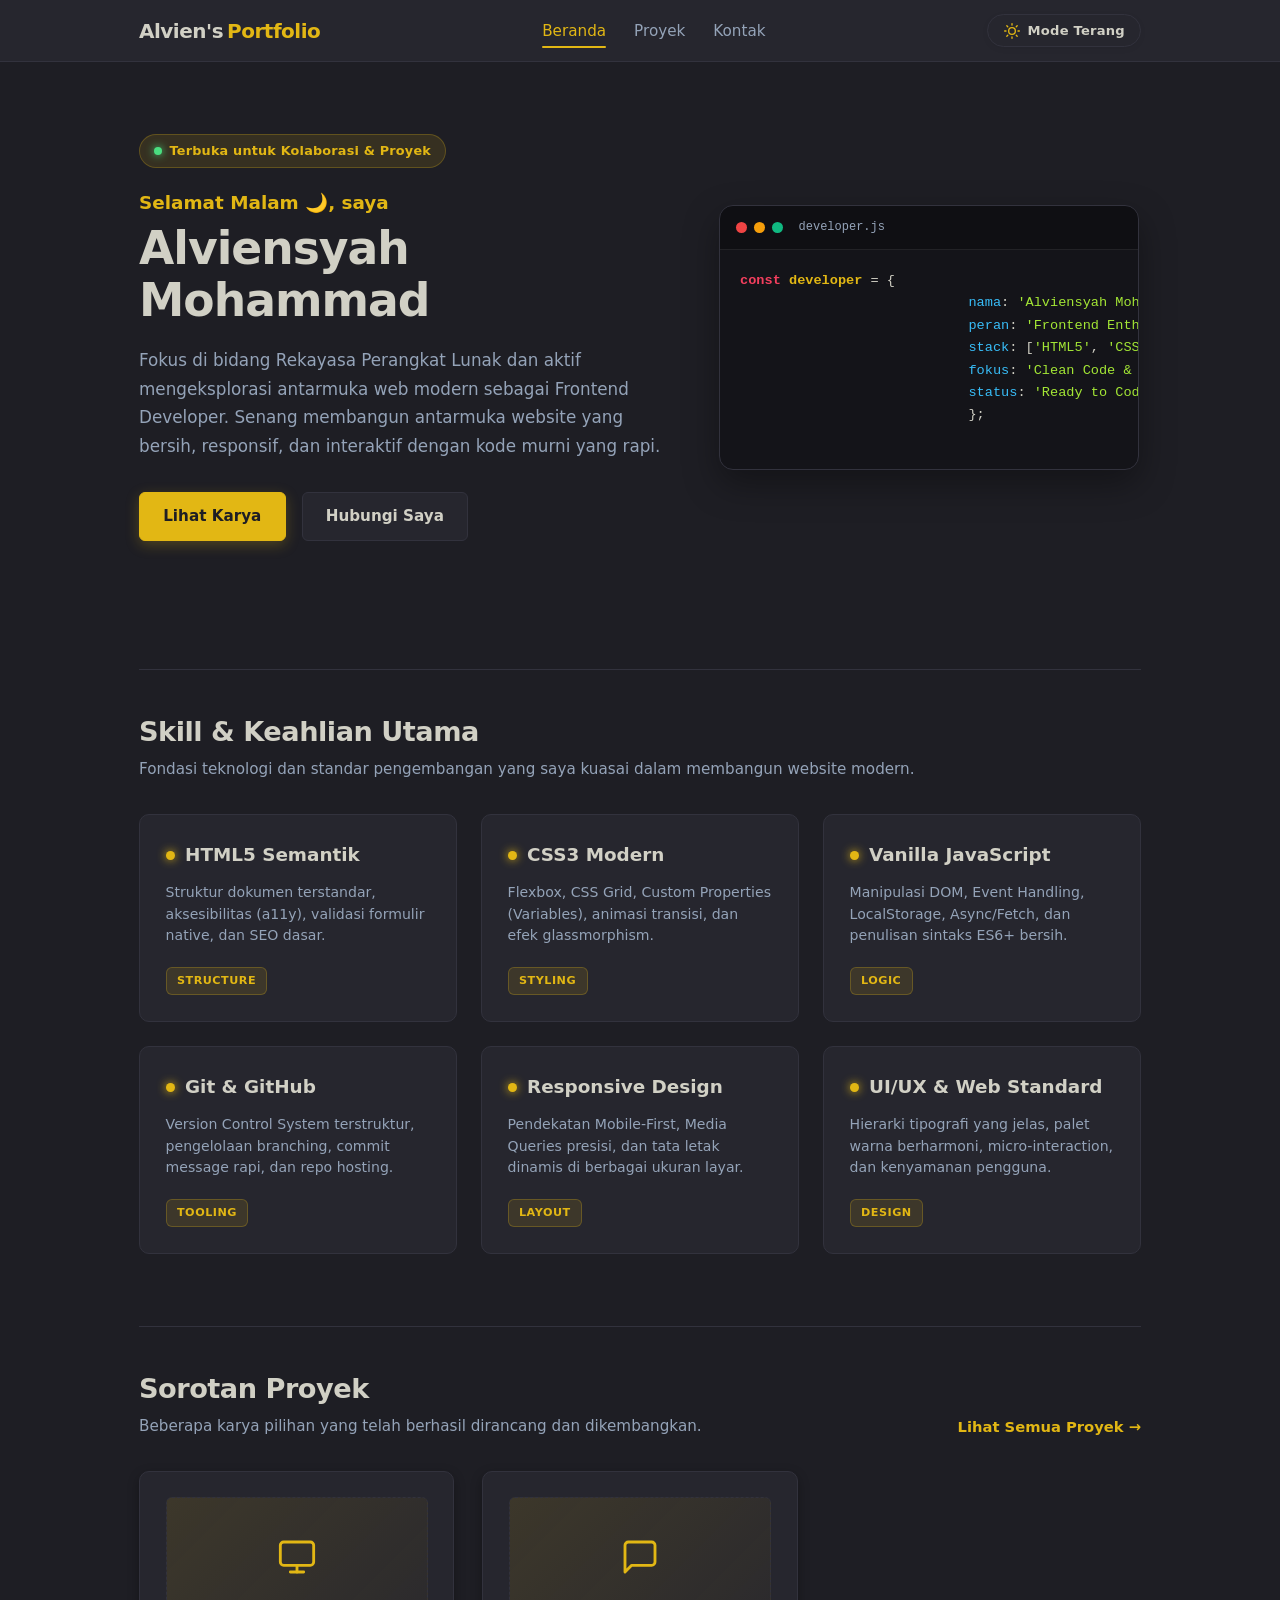
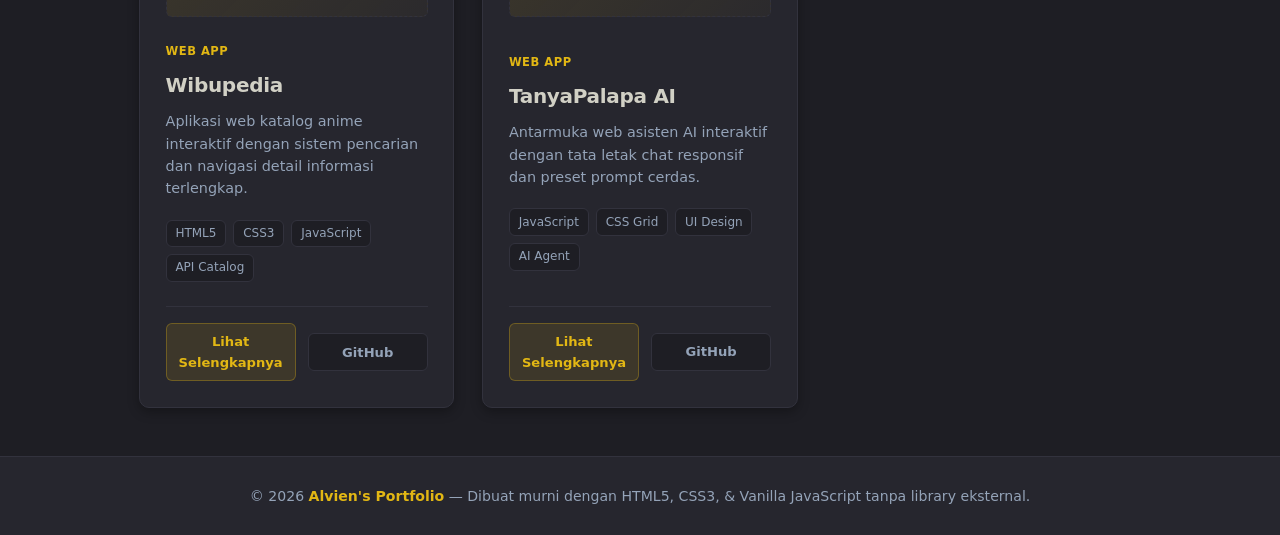
==== index.html @ 1946fcbc "test" ====
<!DOCTYPE html>
<html lang="id">
<head>
    <meta charset="UTF-8">
    <meta name="viewport" content="width=device-width, initial-scale=1.0">
    <meta name="description" content="Portfolio Pribadi Alviensyah Mohammad - Siswa Rekayasa Perangkat Lunak & Frontend Developer. Dibuat murni dengan HTML, CSS, dan JavaScript.">
    <title>Alvien's Portfolio | Beranda</title>
    <link rel="icon" href="data:image/svg+xml,<svg xmlns='http://www.w3.org/2000/svg' viewBox='0 0 100 100'><circle cx='50' cy='50' r='50' fill='%23e2b714'/><text y='.72em' x='50%' text-anchor='middle' font-size='56' font-family='system-ui,sans-serif' font-weight='bold' fill='%231e1e24'>A</text></svg>">
    <link rel="stylesheet" href="./css/style.css">
</head>
<body class="dark-mode">
    <!-- Header & Navigasi -->
    <header>
        <nav class="navbar">
            <a href="index.html" class="logo">Alvien's<span> Portfolio</span></a>
            
            <ul class="nav-links" id="nav-links">
                <li><a href="index.html" class="active">Beranda</a></li>
                <li><a href="projects.html">Proyek</a></li>
                <li><a href="contact.html">Kontak</a></li>
            </ul>

            <div class="nav-actions">
                <!-- Tombol Toggle Tema Modern (JS Event 1: Click) -->
                <button id="theme-toggle" class="btn-theme" type="button" aria-label="Ganti Tema">
                    <!-- Ikon Matahari (Dark Mode) -->
                    <svg class="theme-icon sun-icon" viewBox="0 0 24 24" width="16" height="16" fill="none" stroke="currentColor" stroke-width="2" stroke-linecap="round" stroke-linejoin="round">
                        <circle cx="12" cy="12" r="5"></circle>
                        <line x1="12" y1="1" x2="12" y2="3"></line>
                        <line x1="12" y1="21" x2="12" y2="23"></line>
                        <line x1="4.22" y1="4.22" x2="5.64" y2="5.64"></line>
                        <line x1="18.36" y1="18.36" x2="19.78" y2="19.78"></line>
                        <line x1="1" y1="12" x2="3" y2="12"></line>
                        <line x1="21" y1="12" x2="23" y2="12"></line>
                        <line x1="4.22" y1="19.78" x2="5.64" y2="18.36"></line>
                        <line x1="18.36" y1="5.64" x2="19.78" y2="4.22"></line>
                    </svg>

                    <!-- Ikon Bulan (Light Mode) -->
                    <svg class="theme-icon moon-icon" viewBox="0 0 24 24" width="16" height="16" fill="none" stroke="currentColor" stroke-width="2" stroke-linecap="round" stroke-linejoin="round">
                        <path d="M21 12.79A9 9 0 1 1 11.21 3 7 7 0 0 0 21 12.79z"></path>
                    </svg>
                    <span id="theme-text">Mode Terang</span>
                </button>

                <!-- Tombol Menu Mobile Hamburger (JS Event 2: Click) -->
                <button id="mobile-menu-btn" class="btn-mobile-menu" type="button" aria-label="Buka Navigasi" aria-expanded="false">
                    <span class="hamburger-line"></span>
                    <span class="hamburger-line"></span>
                    <span class="hamburger-line"></span>
                </button>
            </div>
        </nav>
    </header>

    <!-- Konten Utama -->
    <main class="container">
        <!-- Hero Section -->
        <section class="hero">
            <div class="hero-content">
                <div class="hero-text">
                    <div class="status-badge">
                        <span class="status-dot"></span>
                        <span>Terbuka untuk Kolaborasi & Proyek</span>
                    </div>
                    <p class="greeting" id="hero-greeting">Halo, saya</p>
                    <h1>Alviensyah Mohammad</h1>
                    <p class="bio">
                        Fokus di bidang Rekayasa Perangkat Lunak dan aktif mengeksplorasi antarmuka web modern sebagai Frontend Developer. Senang membangun antarmuka website yang bersih, responsif, dan interaktif dengan kode murni yang rapi.
                    </p>
                    <div class="hero-actions">
                        <a href="projects.html" class="btn btn-primary">Lihat Karya</a>
                        <a href="contact.html" class="btn btn-secondary">Hubungi Saya</a>
                    </div>
                </div>

                <!-- Hero Visual: Kartu Kode Developer -->
                <div class="hero-visual">
                    <div class="code-card">
                        <div class="code-card-header">
                            <span class="code-dot red"></span>
                            <span class="code-dot yellow"></span>
                            <span class="code-dot green"></span>
                            <span class="code-card-title">developer.js</span>
                        </div>
                        <pre class="code-card-body"><code><span class="code-keyword">const</span> <span class="code-variable">developer</span> = {
                            <span class="code-property">nama</span>: <span class="code-string">'Alviensyah Mohammad'</span>,
                            <span class="code-property">peran</span>: <span class="code-string">'Frontend Enthusiast'</span>,
                            <span class="code-property">stack</span>: [<span class="code-string">'HTML5'</span>, <span class="code-string">'CSS3'</span>, <span class="code-string">'JS ES6'</span>],
                            <span class="code-property">fokus</span>: <span class="code-string">'Clean Code & UX'</span>,
                            <span class="code-property">status</span>: <span class="code-string">'Ready to Code 🚀'</span>
                            };</code>
                        </pre>
                    </div>
                </div>
            </div>
        </section>

        <!-- Ringkasan Skills -->
        <section class="skills-section">
            <div class="section-title-wrap">
                <h2>Skill & Keahlian Utama</h2>
                <p>Fondasi teknologi dan standar pengembangan yang saya kuasai dalam membangun website modern.</p>
            </div>

            <div class="skills-grid">
                <!-- Skill 1 -->
                <div class="skills-card">
                    <div class="skill-header">
                        <span class="skill-dot"></span>
                        <h3>HTML5 Semantik</h3>
                    </div>
                    <p class="skill-desc">Struktur dokumen terstandar, aksesibilitas (a11y), validasi formulir native, dan SEO dasar.</p>
                    <span class="skill-tag">Structure</span>
                </div>

                <!-- Skill 2 -->
                <div class="skills-card">
                    <div class="skill-header">
                        <span class="skill-dot"></span>
                        <h3>CSS3 Modern</h3>
                    </div>
                    <p class="skill-desc">Flexbox, CSS Grid, Custom Properties (Variables), animasi transisi, dan efek glassmorphism.</p>
                    <span class="skill-tag">Styling</span>
                </div>

                <!-- Skill 3 -->
                <div class="skills-card">
                    <div class="skill-header">
                        <span class="skill-dot"></span>
                        <h3>Vanilla JavaScript</h3>
                    </div>
                    <p class="skill-desc">Manipulasi DOM, Event Handling, LocalStorage, Async/Fetch, dan penulisan sintaks ES6+ bersih.</p>
                    <span class="skill-tag">Logic</span>
                </div>

                <!-- Skill 4 -->
                <div class="skills-card">
                    <div class="skill-header">
                        <span class="skill-dot"></span>
                        <h3>Git & GitHub</h3>
                    </div>
                    <p class="skill-desc">Version Control System terstruktur, pengelolaan branching, commit message rapi, dan repo hosting.</p>
                    <span class="skill-tag">Tooling</span>
                </div>

                <!-- Skill 5 -->
                <div class="skills-card">
                    <div class="skill-header">
                        <span class="skill-dot"></span>
                        <h3>Responsive Design</h3>
                    </div>
                    <p class="skill-desc">Pendekatan Mobile-First, Media Queries presisi, dan tata letak dinamis di berbagai ukuran layar.</p>
                    <span class="skill-tag">Layout</span>
                </div>

                <!-- Skill 6 -->
                <div class="skills-card">
                    <div class="skill-header">
                        <span class="skill-dot"></span>
                        <h3>UI/UX & Web Standard</h3>
                    </div>
                    <p class="skill-desc">Hierarki tipografi yang jelas, palet warna berharmoni, micro-interaction, dan kenyamanan pengguna.</p>
                    <span class="skill-tag">Design</span>
                </div>
            </div>
        </section>

        <!-- Sorotan Proyek Pilihan -->
        <section class="featured-section">
            <div class="section-title-wrap flex-between">
                <div>
                    <h2>Sorotan Proyek</h2>
                    <p>Beberapa karya pilihan yang telah berhasil dirancang dan dikembangkan.</p>
                </div>
                <a href="projects.html" class="link-arrow">Lihat Semua Proyek &rarr;</a>
            </div>

            <div class="projects-grid">
                <!-- Proyek 1 -->
                <article class="project-card">
                    <div class="project-banner-placeholder">
                        <svg viewBox="0 0 24 24" width="40" height="40" fill="none" stroke="currentColor" stroke-width="1.7" stroke-linecap="round" stroke-linejoin="round">
                            <rect x="2" y="3" width="20" height="14" rx="2" ry="2"></rect>
                            <line x1="8" y1="21" x2="16" y2="21"></line>
                            <line x1="12" y1="17" x2="12" y2="21"></line>
                        </svg>
                    </div>
                    <div class="project-info">
                        <span class="badge">Web App</span>
                        <h3>Wibupedia</h3>
                        <p>Aplikasi web katalog anime interaktif dengan sistem pencarian dan navigasi detail informasi terlengkap.</p>
                        <div class="tags">
                            <span>HTML5</span>
                            <span>CSS3</span>
                            <span>JavaScript</span>
                            <span>API Catalog</span>
                        </div>
                    </div>
                    <div class="project-card-footer">
                        <a href="projects.html" class="btn-card-action btn-detail">Lihat Selengkapnya</a>
                        <a href="https://github.com/Haku47" target="_blank" rel="noopener" class="btn-card-action btn-code">GitHub</a>
                    </div>
                </article>

                <!-- Proyek 2 -->
                <article class="project-card">
                    <div class="project-banner-placeholder">
                        <svg viewBox="0 0 24 24" width="40" height="40" fill="none" stroke="currentColor" stroke-width="1.7" stroke-linecap="round" stroke-linejoin="round">
                            <path d="M21 15a2 2 0 0 1-2 2H7l-4 4V5a2 2 0 0 1 2-2h14a2 2 0 0 1 2 2z"></path>
                        </svg>
                    </div>
                    <div class="project-info">
                        <span class="badge">Web App</span>
                        <h3>TanyaPalapa AI</h3>
                        <p>Antarmuka web asisten AI interaktif dengan tata letak chat responsif dan preset prompt cerdas.</p>
                        <div class="tags">
                            <span>JavaScript</span>
                            <span>CSS Grid</span>
                            <span>UI Design</span>
                            <span>AI Agent</span>
                        </div>
                    </div>
                    <div class="project-card-footer">
                        <a href="projects.html" class="btn-card-action btn-detail">Lihat Selengkapnya</a>
                        <a href="https://github.com/Haku47" target="_blank" rel="noopener" class="btn-card-action btn-code">GitHub</a>
                    </div>
                </article>
            </div>
        </section>
    </main>

    <!-- Tombol Scroll to Top -->
    <button id="scroll-top-btn" class="btn-scroll-top" type="button" aria-label="Kembali ke atas">
        <svg viewBox="0 0 24 24" width="20" height="20" fill="none" stroke="currentColor" stroke-width="2.2" stroke-linecap="round" stroke-linejoin="round">
            <polyline points="18 15 12 9 6 15"></polyline>
        </svg>
    </button>

    <!-- Footer -->
    <footer>
        <p>&copy; 2026 <strong>Alvien's Portfolio</strong> &mdash; Dibuat murni dengan HTML5, CSS3, &amp; Vanilla JavaScript tanpa library eksternal.</p>
    </footer>

    <!-- Script Utama -->
    <script src="./js/main.js"></script>
</body>
</html>
---- css/style.css ----
/* ==========================================================================
   CSS VARIABLES & TEMA DASAR
   Desain bertema gelap default terinspirasi Monkeytype / Minimalis Elegan
   Warna Aksen: Kuning Keemasan (#e2b714)
   ========================================================================== */
:root {
  --bg-primary: #f8fafc;
  --bg-surface: #ffffff;
  --bg-elevated: #f1f5f9;
  --text-main: #0f172a;
  --text-muted: #64748b;
  --accent-color: #e2b714;
  --accent-hover: #ca9e0d;
  --accent-subtle: rgba(226, 183, 20, 0.12);
  --border-color: #e2e8f0;
  --border-hover: #cbd5e1;
  --card-shadow: 0 4px 6px -1px rgba(0, 0, 0, 0.05), 0 2px 4px -2px rgba(0, 0, 0, 0.05);
  --card-shadow-hover: 0 12px 24px -4px rgba(0, 0, 0, 0.1);
  --success-color: #10b981;
  --error-color: #ef4444;
  --code-bg: #0f172a;
  --code-text: #e2e8f0;
  --radius-sm: 6px;
  --radius-md: 10px;
  --radius-lg: 14px;
  --radius-full: 9999px;
  --transition-fast: 0.15s ease;
  --transition-normal: 0.25s cubic-bezier(0.4, 0, 0.2, 1);
}

body.dark-mode {
  --bg-primary: #1e1e24;
  --bg-surface: #26262e;
  --bg-elevated: #2f2f39;
  --text-main: #d1d0c5;
  --text-muted: #94a3b8;
  --accent-color: #e2b714;
  --accent-hover: #fcd34d;
  --accent-subtle: rgba(226, 183, 20, 0.12);
  --border-color: #32323d;
  --border-hover: #454553;
  --card-shadow: 0 4px 12px rgba(0, 0, 0, 0.3);
  --card-shadow-hover: 0 12px 28px rgba(0, 0, 0, 0.45);
  --success-color: #4ade80;
  --error-color: #f87171;
  --code-bg: #141419;
  --code-text: #d1d0c5;
}

/* ==========================================================================
   RESET & DASAR
   ========================================================================== */
* {
  margin: 0;
  padding: 0;
  box-sizing: border-box;
}

html {
  scroll-behavior: smooth;
}

body {
  font-family: system-ui, -apple-system, BlinkMacSystemFont, 'Segoe UI', Roboto, Oxygen, Ubuntu, Cantarell, sans-serif;
  background-color: var(--bg-primary);
  color: var(--text-main);
  line-height: 1.6;
  min-height: 100vh;
  display: flex;
  flex-direction: column;
  transition: background-color var(--transition-normal), color var(--transition-normal);
  -webkit-font-smoothing: antialiased;
}

img, svg {
  vertical-align: middle;
}

/* ==========================================================================
   HEADER & NAVIGASI
   ========================================================================== */
header {
  background-color: var(--bg-surface);
  border-bottom: 1px solid var(--border-color);
  position: sticky;
  top: 0;
  z-index: 100;
  backdrop-filter: blur(8px);
  transition: background-color var(--transition-normal), border-color var(--transition-normal);
}

.navbar {
  max-width: 1050px;
  margin: 0 auto;
  padding: 0.9rem 1.5rem;
  display: flex;
  align-items: center;
  justify-content: space-between;
  gap: 1rem;
}

.logo {
  font-size: 1.25rem;
  font-weight: 700;
  text-decoration: none;
  color: var(--text-main);
  letter-spacing: -0.5px;
  display: flex;
  align-items: center;
  gap: 0.25rem;
}

.logo span {
  color: var(--accent-color);
}

.nav-links {
  list-style: none;
  display: flex;
  gap: 1.75rem;
  align-items: center;
}

.nav-links a {
  text-decoration: none;
  color: var(--text-muted);
  font-weight: 500;
  font-size: 0.95rem;
  transition: color var(--transition-fast), border-color var(--transition-fast);
  position: relative;
  padding: 0.25rem 0;
}

.nav-links a:hover,
.nav-links a.active {
  color: var(--accent-color);
}

.nav-links a.active::after {
  content: '';
  position: absolute;
  bottom: -4px;
  left: 0;
  width: 100%;
  height: 2px;
  background-color: var(--accent-color);
  border-radius: var(--radius-full);
}

.nav-actions {
  display: flex;
  align-items: center;
  gap: 0.75rem;
}

/* Tombol Ganti Tema */
.btn-theme {
  display: inline-flex;
  align-items: center;
  gap: 0.5rem;
  background-color: var(--bg-surface);
  border: 1px solid var(--border-color);
  color: var(--text-main);
  padding: 0.45rem 0.95rem;
  border-radius: var(--radius-full);
  cursor: pointer;
  font-family: inherit;
  font-size: 0.82rem;
  font-weight: 600;
  letter-spacing: 0.2px;
  transition: all var(--transition-normal);
  box-shadow: 0 2px 6px rgba(0, 0, 0, 0.05);
  user-select: none;
}

.btn-theme:hover {
  border-color: var(--accent-color);
  background-color: var(--accent-subtle);
  transform: translateY(-1px);
  box-shadow: 0 4px 12px rgba(226, 183, 20, 0.15);
}

.btn-theme .theme-icon {
  stroke: var(--accent-color);
  transition: transform 0.3s ease;
}

.btn-theme:hover .theme-icon {
  transform: rotate(25deg);
}

body:not(.dark-mode) .btn-theme .sun-icon {
  display: none;
}

body:not(.dark-mode) .btn-theme .moon-icon {
  display: block;
}

body.dark-mode .btn-theme .sun-icon {
  display: block;
}

body.dark-mode .btn-theme .moon-icon {
  display: none;
}

/* Tombol Hamburger Menu Mobile */
.btn-mobile-menu {
  display: none;
  background: transparent;
  border: 1px solid var(--border-color);
  border-radius: var(--radius-sm);
  padding: 0.45rem 0.6rem;
  cursor: pointer;
  color: var(--text-main);
  flex-direction: column;
  justify-content: center;
  gap: 4px;
  transition: border-color var(--transition-fast);
}

.btn-mobile-menu:hover {
  border-color: var(--accent-color);
}

.hamburger-line {
  width: 20px;
  height: 2px;
  background-color: var(--text-main);
  border-radius: var(--radius-full);
  transition: transform 0.25s ease, opacity 0.25s ease;
}

.btn-mobile-menu.active .hamburger-line:nth-child(1) {
  transform: translateY(6px) rotate(45deg);
}

.btn-mobile-menu.active .hamburger-line:nth-child(2) {
  opacity: 0;
}

.btn-mobile-menu.active .hamburger-line:nth-child(3) {
  transform: translateY(-6px) rotate(-45deg);
}

/* ==========================================================================
   LAYOUT UTAMA & CONTAINER
   ========================================================================== */
.container {
  max-width: 1050px;
  margin: 0 auto;
  padding: 3rem 1.5rem;
  flex: 1;
  width: 100%;
}

.page-header {
  margin-bottom: 2.5rem;
}

.page-header h1 {
  font-size: 2.2rem;
  letter-spacing: -0.5px;
  margin-bottom: 0.4rem;
}

.page-header p {
  color: var(--text-muted);
  font-size: 1.05rem;
  max-width: 650px;
}

/* ==========================================================================
   HERO SECTION
   ========================================================================== */
.hero {
  padding: 1.5rem 0 3.5rem;
}

.hero-content {
  display: grid;
  grid-template-columns: 1.25fr 1fr;
  gap: 3rem;
  align-items: center;
}

.status-badge {
  display: inline-flex;
  align-items: center;
  gap: 0.5rem;
  padding: 0.35rem 0.85rem;
  border-radius: var(--radius-full);
  background-color: var(--accent-subtle);
  border: 1px solid rgba(226, 183, 20, 0.25);
  color: var(--accent-color);
  font-size: 0.8rem;
  font-weight: 600;
  margin-bottom: 1.25rem;
  letter-spacing: 0.2px;
}

.status-dot {
  width: 8px;
  height: 8px;
  border-radius: 50%;
  background-color: var(--success-color);
  box-shadow: 0 0 8px var(--success-color);
  display: inline-block;
  animation: pulse-dot 2s infinite;
}

@keyframes pulse-dot {
  0% { transform: scale(0.95); box-shadow: 0 0 0 0 rgba(74, 222, 128, 0.7); }
  70% { transform: scale(1.1); box-shadow: 0 0 0 6px rgba(74, 222, 128, 0); }
  100% { transform: scale(0.95); box-shadow: 0 0 0 0 rgba(74, 222, 128, 0); }
}

.greeting {
  font-size: 1.15rem;
  color: var(--accent-color);
  font-weight: 600;
  margin-bottom: 0.35rem;
  display: flex;
  align-items: center;
  gap: 0.5rem;
}

.hero h1 {
  font-size: 2.85rem;
  line-height: 1.15;
  letter-spacing: -1px;
  margin-bottom: 1.15rem;
}

.bio {
  max-width: 580px;
  font-size: 1.05rem;
  color: var(--text-muted);
  line-height: 1.7;
  margin-bottom: 2rem;
}

.hero-actions {
  display: flex;
  gap: 1rem;
  flex-wrap: wrap;
}

/* Hero Terminal / Code Preview Card */
.hero-visual {
  display: flex;
  justify-content: center;
}

.code-card {
  width: 100%;
  max-width: 420px;
  background-color: var(--code-bg);
  color: var(--code-text);
  border: 1px solid var(--border-color);
  border-radius: var(--radius-lg);
  box-shadow: 0 14px 35px rgba(0, 0, 0, 0.35);
  overflow: hidden;
  font-family: 'Consolas', 'Fira Code', 'Monaco', monospace;
  transition: transform var(--transition-normal), box-shadow var(--transition-normal);
}

.code-card:hover {
  transform: translateY(-4px);
  box-shadow: 0 20px 40px rgba(0, 0, 0, 0.45);
}

.code-card-header {
  background-color: rgba(0, 0, 0, 0.25);
  padding: 0.75rem 1rem;
  display: flex;
  align-items: center;
  gap: 0.45rem;
  border-bottom: 1px solid rgba(255, 255, 255, 0.08);
}

.code-dot {
  width: 11px;
  height: 11px;
  border-radius: 50%;
  display: inline-block;
}

.code-dot.red { background-color: #ef4444; }
.code-dot.yellow { background-color: #f59e0b; }
.code-dot.green { background-color: #10b981; }

.code-card-title {
  font-size: 0.75rem;
  color: #94a3b8;
  margin-left: 0.5rem;
}

.code-card-body {
  padding: 1.25rem;
  font-size: 0.85rem;
  line-height: 1.65;
  overflow-x: auto;
}

.code-keyword { color: #f43f5e; font-weight: 600; }
.code-variable { color: var(--accent-color); font-weight: 600; }
.code-property { color: #38bdf8; }
.code-string { color: #a3e635; }

/* ==========================================================================
   TOMBOL & INTERAKSI UMUM
   ========================================================================== */
.btn {
  display: inline-flex;
  align-items: center;
  justify-content: center;
  gap: 0.5rem;
  padding: 0.7rem 1.45rem;
  border-radius: var(--radius-sm);
  font-weight: 600;
  text-decoration: none;
  font-size: 0.95rem;
  cursor: pointer;
  border: 1px solid transparent;
  transition: all var(--transition-fast);
  user-select: none;
  font-family: inherit;
}

.btn-primary {
  background-color: var(--accent-color);
  color: #1e1e24;
  border-color: var(--accent-color);
  box-shadow: 0 4px 14px rgba(226, 183, 20, 0.25);
}

.btn-primary:hover {
  background-color: var(--accent-hover);
  border-color: var(--accent-hover);
  transform: translateY(-2px);
  box-shadow: 0 6px 18px rgba(226, 183, 20, 0.35);
}

.btn-secondary {
  background-color: var(--bg-surface);
  color: var(--text-main);
  border-color: var(--border-color);
}

.btn-secondary:hover {
  background-color: var(--bg-elevated);
  border-color: var(--border-hover);
  transform: translateY(-2px);
}

.btn-submit {
  display: inline-flex;
  align-items: center;
  justify-content: center;
  gap: 0.6rem;
  width: 100%;
  padding: 0.85rem 1.5rem;
  background-color: var(--accent-color);
  color: #1e1e24;
  border: none;
  border-radius: var(--radius-sm);
  font-family: inherit;
  font-size: 0.95rem;
  font-weight: 700;
  letter-spacing: 0.3px;
  cursor: pointer;
  transition: all var(--transition-normal);
  box-shadow: 0 4px 14px rgba(226, 183, 20, 0.25);
  user-select: none;
}

.btn-submit .send-icon {
  transition: transform 0.2s ease;
}

.btn-submit:hover {
  background-color: var(--accent-hover);
  transform: translateY(-2px);
  box-shadow: 0 6px 20px rgba(226, 183, 20, 0.4);
}

.btn-submit:hover .send-icon {
  transform: translate(2px, -2px);
}

.btn-submit:active {
  transform: translateY(0);
}

.link-arrow {
  color: var(--accent-color);
  text-decoration: none;
  font-weight: 600;
  font-size: 0.92rem;
  display: inline-flex;
  align-items: center;
  gap: 0.35rem;
  transition: gap var(--transition-fast), color var(--transition-fast);
}

.link-arrow:hover {
  color: var(--accent-hover);
  gap: 0.55rem;
}

/* ==========================================================================
   SKILLS SECTION (BERANDA)
   ========================================================================== */
.skills-section {
  margin-top: 4.5rem;
  padding-top: 2.5rem;
  border-top: 1px solid var(--border-color);
}

.section-title-wrap {
  margin-bottom: 2rem;
}

.section-title-wrap.flex-between {
  display: flex;
  align-items: flex-end;
  justify-content: space-between;
  flex-wrap: wrap;
  gap: 1rem;
}

.section-title-wrap h2 {
  font-size: 1.7rem;
  font-weight: 700;
  color: var(--text-main);
  letter-spacing: -0.5px;
}

.section-title-wrap p {
  color: var(--text-muted);
  font-size: 0.95rem;
  margin-top: 0.25rem;
}

.skills-grid {
  display: grid;
  grid-template-columns: repeat(auto-fit, minmax(260px, 1fr));
  gap: 1.5rem;
}

.skills-card {
  background-color: var(--bg-surface);
  border: 1px solid var(--border-color);
  padding: 1.6rem;
  border-radius: var(--radius-md);
  display: flex;
  flex-direction: column;
  justify-content: space-between;
  transition: transform var(--transition-normal), border-color var(--transition-normal), box-shadow var(--transition-normal);
  position: relative;
}

.skills-card:hover {
  transform: translateY(-4px);
  border-color: var(--accent-color);
  box-shadow: var(--card-shadow-hover);
}

.skill-header {
  display: flex;
  align-items: center;
  gap: 0.65rem;
  margin-bottom: 0.75rem;
}

.skill-dot {
  width: 9px;
  height: 9px;
  border-radius: 50%;
  background-color: var(--accent-color);
  box-shadow: 0 0 10px var(--accent-color);
  display: inline-block;
}

.skill-header h3 {
  font-size: 1.15rem;
  font-weight: 700;
  color: var(--text-main);
}

.skill-desc {
  font-size: 0.88rem;
  color: var(--text-muted);
  line-height: 1.55;
  margin-bottom: 1.25rem;
}

.skill-tag {
  align-self: flex-start;
  font-size: 0.7rem;
  font-weight: 600;
  letter-spacing: 0.5px;
  text-transform: uppercase;
  color: var(--accent-color);
  background-color: var(--accent-subtle);
  border: 1px solid rgba(226, 183, 20, 0.25);
  padding: 0.25rem 0.65rem;
  border-radius: var(--radius-sm);
}

/* Featured Section on Home */
.featured-section {
  margin-top: 4.5rem;
  padding-top: 2.5rem;
  border-top: 1px solid var(--border-color);
}

/* ==========================================================================
   PROYEK (PROJECTS PAGE)
   ========================================================================== */
.filter-search-wrap {
  display: flex;
  flex-direction: column;
  gap: 1rem;
  margin-top: 1.5rem;
  margin-bottom: 2rem;
}

.search-box {
  position: relative;
  max-width: 480px;
  width: 100%;
}

.search-box .search-icon {
  position: absolute;
  left: 1rem;
  top: 50%;
  transform: translateY(-50%);
  color: var(--text-muted);
  pointer-events: none;
}

.search-box input {
  width: 100%;
  padding: 0.75rem 1rem 0.75rem 2.85rem;
  border-radius: var(--radius-full);
  border: 1px solid var(--border-color);
  background-color: var(--bg-surface);
  color: var(--text-main);
  font-family: inherit;
  font-size: 0.9rem;
  outline: none;
  transition: border-color var(--transition-fast), box-shadow var(--transition-fast);
}

.search-box input:focus {
  border-color: var(--accent-color);
  box-shadow: 0 0 0 3px rgba(226, 183, 20, 0.15);
}

.filter-container {
  display: flex;
  gap: 0.6rem;
  flex-wrap: wrap;
}

.filter-btn {
  background-color: var(--bg-surface);
  border: 1px solid var(--border-color);
  color: var(--text-muted);
  padding: 0.45rem 1.15rem;
  border-radius: var(--radius-full);
  cursor: pointer;
  font-family: inherit;
  font-size: 0.85rem;
  font-weight: 500;
  transition: all var(--transition-fast);
  user-select: none;
}

.filter-btn:hover {
  border-color: var(--accent-color);
  color: var(--text-main);
  background-color: var(--bg-elevated);
}

.filter-btn.active {
  background-color: var(--accent-color);
  border-color: var(--accent-color);
  color: #1e1e24;
  font-weight: 700;
  box-shadow: 0 0 12px rgba(226, 183, 20, 0.3);
}

.projects-grid {
  display: grid;
  grid-template-columns: repeat(auto-fill, minmax(310px, 1fr));
  gap: 1.75rem;
  margin-top: 1rem;
}

.project-card {
  background-color: var(--bg-surface);
  border: 1px solid var(--border-color);
  border-radius: var(--radius-md);
  padding: 1.6rem;
  box-shadow: var(--card-shadow);
  display: flex;
  flex-direction: column;
  justify-content: space-between;
  transition: transform var(--transition-normal), border-color var(--transition-normal), box-shadow var(--transition-normal);
  position: relative;
  overflow: hidden;
}

.project-card:hover {
  transform: translateY(-5px);
  border-color: var(--accent-color);
  box-shadow: var(--card-shadow-hover);
}

.project-card.hidden {
  display: none !important;
}

/* Dekorasi Kartu Proyek */
.project-banner-placeholder {
  height: 120px;
  border-radius: var(--radius-sm);
  background: linear-gradient(135deg, rgba(226, 183, 20, 0.12) 0%, rgba(226, 183, 20, 0.03) 100%);
  border: 1px dashed var(--border-color);
  display: flex;
  align-items: center;
  justify-content: center;
  margin-bottom: 1.25rem;
  color: var(--accent-color);
  transition: background var(--transition-fast);
}

.project-card:hover .project-banner-placeholder {
  background: linear-gradient(135deg, rgba(226, 183, 20, 0.18) 0%, rgba(226, 183, 20, 0.06) 100%);
}

.badge {
  display: inline-block;
  font-size: 0.72rem;
  font-weight: 700;
  text-transform: uppercase;
  color: var(--accent-color);
  letter-spacing: 0.5px;
  margin-bottom: 0.5rem;
}

.project-info h3 {
  font-size: 1.25rem;
  margin-bottom: 0.6rem;
  color: var(--text-main);
  letter-spacing: -0.3px;
}

.project-info p {
  color: var(--text-muted);
  font-size: 0.9rem;
  line-height: 1.55;
  margin-bottom: 1.25rem;
}

.tags {
  display: flex;
  gap: 0.45rem;
  flex-wrap: wrap;
  margin-bottom: 1.5rem;
}

.tags span {
  background-color: var(--bg-primary);
  border: 1px solid var(--border-color);
  padding: 0.2rem 0.55rem;
  border-radius: var(--radius-sm);
  font-size: 0.75rem;
  font-weight: 500;
  color: var(--text-muted);
}

.project-card-footer {
  display: flex;
  align-items: center;
  gap: 0.75rem;
  padding-top: 1rem;
  border-top: 1px solid var(--border-color);
}

.btn-card-action {
  flex: 1;
  padding: 0.45rem 0.75rem;
  font-size: 0.82rem;
  font-weight: 600;
  border-radius: var(--radius-sm);
  text-align: center;
  text-decoration: none;
  cursor: pointer;
  border: 1px solid transparent;
  transition: all var(--transition-fast);
  display: inline-flex;
  align-items: center;
  justify-content: center;
  gap: 0.35rem;
  font-family: inherit;
}

.btn-card-action.btn-detail {
  background-color: var(--accent-subtle);
  color: var(--accent-color);
  border-color: rgba(226, 183, 20, 0.3);
}

.btn-card-action.btn-detail:hover {
  background-color: var(--accent-color);
  color: #1e1e24;
}

.btn-card-action.btn-code {
  background-color: var(--bg-primary);
  color: var(--text-muted);
  border-color: var(--border-color);
}

.btn-card-action.btn-code:hover {
  color: var(--text-main);
  border-color: var(--border-hover);
}

/* Empty State Proyek */
.empty-state {
  text-align: center;
  padding: 3rem 1.5rem;
  background-color: var(--bg-surface);
  border: 1px dashed var(--border-color);
  border-radius: var(--radius-md);
  margin-top: 1.5rem;
  color: var(--text-muted);
}

.empty-state.hidden {
  display: none;
}

/* ==========================================================================
   MODAL DETAIL PROYEK (JAVASCRIPT EVENT INTERAKTIF)
   ========================================================================== */
.modal-backdrop {
  position: fixed;
  inset: 0;
  background-color: rgba(0, 0, 0, 0.65);
  backdrop-filter: blur(4px);
  z-index: 1000;
  display: flex;
  align-items: center;
  justify-content: center;
  padding: 1.5rem;
  opacity: 1;
  transition: opacity 0.25s ease;
}

.modal-backdrop.hidden {
  display: none !important;
  opacity: 0;
}

.modal-container {
  background-color: var(--bg-surface);
  border: 1px solid var(--border-color);
  border-radius: var(--radius-lg);
  max-width: 600px;
  width: 100%;
  max-height: 90vh;
  overflow-y: auto;
  box-shadow: 0 20px 40px rgba(0, 0, 0, 0.5);
  position: relative;
  padding: 2rem;
  transform: translateY(0);
  transition: transform 0.25s ease;
}

.modal-close {
  position: absolute;
  top: 1.25rem;
  right: 1.25rem;
  background: transparent;
  border: none;
  font-size: 1.75rem;
  line-height: 1;
  color: var(--text-muted);
  cursor: pointer;
  padding: 0.25rem;
  border-radius: var(--radius-sm);
  transition: color var(--transition-fast);
}

.modal-close:hover {
  color: var(--accent-color);
}

.modal-header {
  margin-bottom: 1.25rem;
  padding-right: 2rem;
}

.modal-header h2 {
  font-size: 1.6rem;
  letter-spacing: -0.4px;
}

.modal-desc {
  color: var(--text-muted);
  font-size: 0.95rem;
  line-height: 1.65;
  margin-bottom: 1.5rem;
}

.modal-section {
  margin-bottom: 1.5rem;
}

.modal-section h4 {
  font-size: 0.95rem;
  color: var(--text-main);
  margin-bottom: 0.65rem;
}

.modal-features-list {
  list-style: none;
  display: flex;
  flex-direction: column;
  gap: 0.5rem;
}

.modal-features-list li {
  font-size: 0.88rem;
  color: var(--text-muted);
  position: relative;
  padding-left: 1.35rem;
}

.modal-features-list li::before {
  content: '✓';
  position: absolute;
  left: 0;
  color: var(--accent-color);
  font-weight: 700;
}

.modal-footer {
  display: flex;
  justify-content: flex-end;
  gap: 0.75rem;
  padding-top: 1.5rem;
  border-top: 1px solid var(--border-color);
}

/* ==========================================================================
   KONTAK (CONTACT PAGE)
   ========================================================================== */
.contact-layout {
  display: grid;
  grid-template-columns: 3fr 2fr;
  gap: 2.5rem;
  align-items: start;
}

.contact-form {
  background-color: var(--bg-surface);
  border: 1px solid var(--border-color);
  padding: 2.25rem;
  border-radius: var(--radius-md);
  box-shadow: var(--card-shadow);
}

.form-group {
  margin-bottom: 1.35rem;
  display: flex;
  flex-direction: column;
  gap: 0.45rem;
}

.form-label-row {
  display: flex;
  justify-content: space-between;
  align-items: center;
}

.form-group label {
  font-size: 0.85rem;
  font-weight: 600;
  color: var(--text-main);
}

.char-counter {
  font-size: 0.75rem;
  color: var(--text-muted);
}

.form-group input,
.form-group textarea {
  width: 100%;
  padding: 0.75rem 0.9rem;
  border: 1px solid var(--border-color);
  border-radius: var(--radius-sm);
  background-color: var(--bg-primary);
  color: var(--text-main);
  font-family: inherit;
  font-size: 0.9rem;
  outline: none;
  transition: border-color var(--transition-fast), box-shadow var(--transition-fast);
}

.form-group input:focus,
.form-group textarea:focus {
  border-color: var(--accent-color);
  box-shadow: 0 0 0 3px rgba(226, 183, 20, 0.15);
}

.form-feedback {
  margin-top: 1rem;
  padding: 0.75rem 1rem;
  border-radius: var(--radius-sm);
  font-size: 0.88rem;
  font-weight: 500;
  display: none;
}

.form-feedback.success {
  display: block;
  background-color: rgba(16, 185, 129, 0.12);
  color: var(--success-color);
  border: 1px solid rgba(16, 185, 129, 0.3);
}

.form-feedback.error {
  display: block;
  background-color: rgba(239, 68, 68, 0.12);
  color: var(--error-color);
  border: 1px solid rgba(239, 68, 68, 0.3);
}

.contact-info-wrap {
  display: flex;
  flex-direction: column;
  gap: 1.5rem;
}

.contact-info {
  background-color: var(--bg-surface);
  border: 1px solid var(--border-color);
  padding: 2rem;
  border-radius: var(--radius-md);
  box-shadow: var(--card-shadow);
}

.contact-info h3 {
  font-size: 1.25rem;
  margin-bottom: 0.5rem;
}

.contact-info p {
  color: var(--text-muted);
  font-size: 0.9rem;
  margin-bottom: 1.25rem;
}

/* Quick Email Box dengan Tombol Salin */
.quick-email-card {
  display: flex;
  align-items: center;
  justify-content: space-between;
  background-color: var(--bg-primary);
  border: 1px solid var(--border-color);
  border-radius: var(--radius-sm);
  padding: 0.75rem 1rem;
  margin-bottom: 1.5rem;
  gap: 0.75rem;
}

.quick-email-text {
  font-size: 0.88rem;
  font-weight: 600;
  color: var(--accent-color);
  word-break: break-all;
}

.btn-copy {
  background: var(--bg-surface);
  border: 1px solid var(--border-color);
  color: var(--text-muted);
  padding: 0.4rem 0.65rem;
  border-radius: var(--radius-sm);
  cursor: pointer;
  display: inline-flex;
  align-items: center;
  gap: 0.4rem;
  font-size: 0.75rem;
  font-weight: 600;
  transition: all var(--transition-fast);
  position: relative;
  user-select: none;
}

.btn-copy:hover {
  border-color: var(--accent-color);
  color: var(--accent-color);
}

.btn-copy.copied {
  background-color: var(--accent-color);
  color: #1e1e24;
  border-color: var(--accent-color);
}

.social-links {
  list-style: none;
  display: flex;
  flex-direction: column;
  gap: 0.85rem;
}

.social-links li {
  display: flex;
  align-items: center;
  gap: 0.75rem;
  font-size: 0.9rem;
}

.social-icon {
  width: 20px;
  height: 20px;
  stroke: var(--accent-color);
}

.social-links a {
  color: var(--text-main);
  text-decoration: none;
  transition: color var(--transition-fast);
}

.social-links a:hover {
  color: var(--accent-color);
  text-decoration: underline;
}

/* FAQ Accordion Section */
.faq-section {
  margin-top: 4.5rem;
  padding-top: 2.5rem;
  border-top: 1px solid var(--border-color);
}

.accordion {
  display: flex;
  flex-direction: column;
  gap: 0.85rem;
  max-width: 800px;
}

.accordion-item {
  background-color: var(--bg-surface);
  border: 1px solid var(--border-color);
  border-radius: var(--radius-md);
  overflow: hidden;
  transition: border-color var(--transition-fast);
}

.accordion-item:hover {
  border-color: var(--border-hover);
}

.accordion-item.active {
  border-color: var(--accent-color);
}

.accordion-header {
  width: 100%;
  padding: 1.15rem 1.4rem;
  background: transparent;
  border: none;
  display: flex;
  align-items: center;
  justify-content: space-between;
  text-align: left;
  font-family: inherit;
  font-size: 0.98rem;
  font-weight: 600;
  color: var(--text-main);
  cursor: pointer;
  gap: 1rem;
}

.accordion-icon {
  width: 18px;
  height: 18px;
  stroke: var(--accent-color);
  flex-shrink: 0;
  transition: transform 0.25s ease;
}

.accordion-item.active .accordion-icon {
  transform: rotate(180deg);
}

.accordion-content {
  padding: 0 1.4rem 1.25rem 1.4rem;
  color: var(--text-muted);
  font-size: 0.9rem;
  line-height: 1.6;
  display: none;
}

.accordion-item.active .accordion-content {
  display: block;
}

/* ==========================================================================
   TOMBOL SCROLL TO TOP
   ========================================================================== */
.btn-scroll-top {
  position: fixed;
  bottom: 2rem;
  right: 2rem;
  width: 44px;
  height: 44px;
  border-radius: 50%;
  background-color: var(--bg-surface);
  border: 1px solid var(--border-color);
  color: var(--accent-color);
  box-shadow: 0 4px 14px rgba(0, 0, 0, 0.2);
  display: flex;
  align-items: center;
  justify-content: center;
  cursor: pointer;
  opacity: 0;
  visibility: hidden;
  transform: translateY(10px);
  transition: all var(--transition-normal);
  z-index: 90;
}

.btn-scroll-top.visible {
  opacity: 1;
  visibility: visible;
  transform: translateY(0);
}

.btn-scroll-top:hover {
  background-color: var(--accent-color);
  color: #1e1e24;
  border-color: var(--accent-color);
  transform: translateY(-3px);
  box-shadow: 0 6px 18px rgba(226, 183, 20, 0.35);
}

/* ==========================================================================
   FOOTER
   ========================================================================== */
footer {
  border-top: 1px solid var(--border-color);
  padding: 1.75rem 1.5rem;
  text-align: center;
  font-size: 0.88rem;
  color: var(--text-muted);
  background-color: var(--bg-surface);
  margin-top: auto;
  transition: background-color var(--transition-normal), border-color var(--transition-normal);
}

footer strong {
  color: var(--accent-color);
}

/* ==========================================================================
   RESPONSIVITAS (MEDIA QUERIES)
   ========================================================================== */
@media (max-width: 860px) {
  .hero-content {
    grid-template-columns: 1fr;
    gap: 2.5rem;
  }

  .hero-visual {
    order: -1;
  }

  .code-card {
    max-width: 100%;
  }

  .contact-layout {
    grid-template-columns: 1fr;
    gap: 2rem;
  }
}

@media (max-width: 768px) {
  .hero h1 {
    font-size: 2.2rem;
  }

  .btn-mobile-menu {
    display: flex;
  }

  .nav-links {
    position: absolute;
    top: 100%;
    left: 0;
    right: 0;
    background-color: var(--bg-surface);
    border-bottom: 1px solid var(--border-color);
    flex-direction: column;
    padding: 1.25rem 1.5rem;
    gap: 1rem;
    box-shadow: 0 10px 20px rgba(0, 0, 0, 0.15);
    display: none;
  }

  .nav-links.active {
    display: flex;
  }

  .nav-links a {
    width: 100%;
    padding: 0.5rem 0;
    font-size: 1rem;
  }
}

@media (max-width: 480px) {
  .container {
    padding: 2rem 1.25rem;
  }

  .hero h1 {
    font-size: 1.9rem;
  }

  .hero-actions {
    flex-direction: column;
  }

  .btn {
    width: 100%;
  }

  .btn-theme span {
    display: none;
  }

  .btn-theme {
    padding: 0.45rem;
  }
}
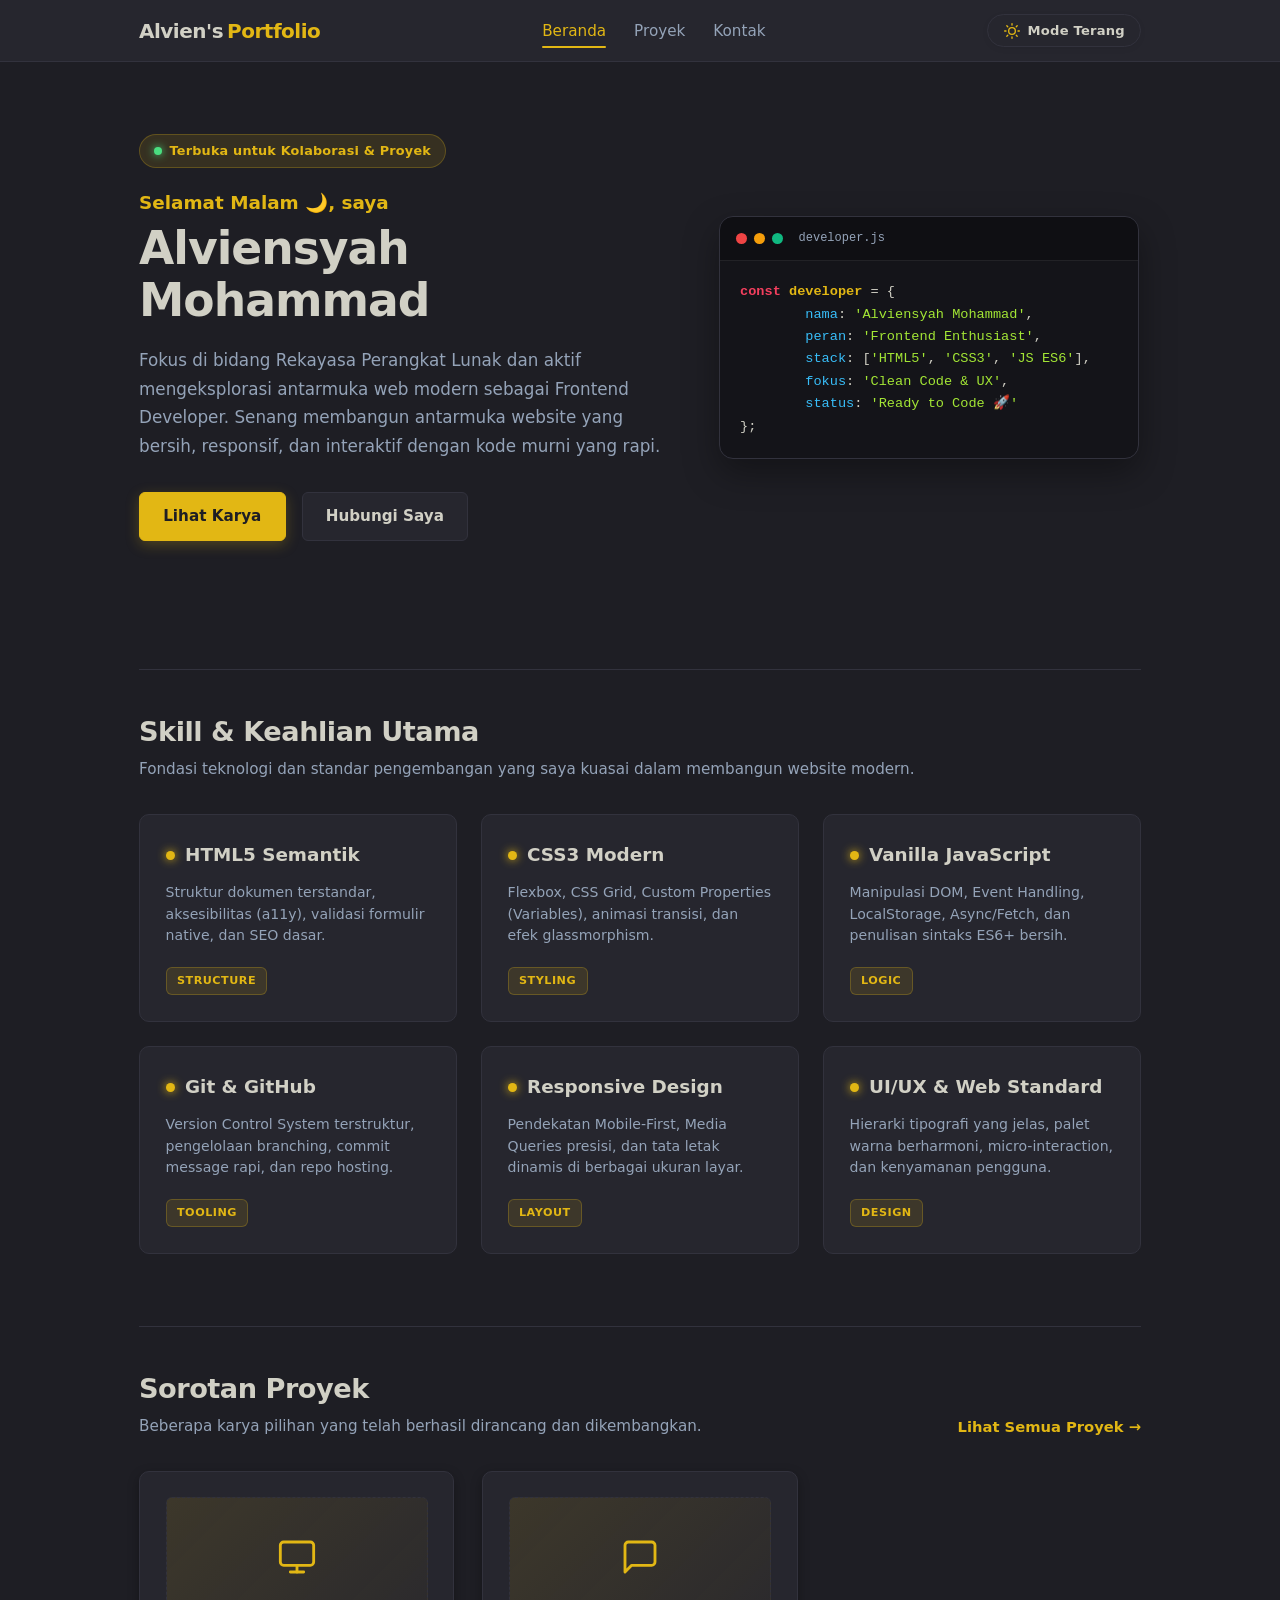
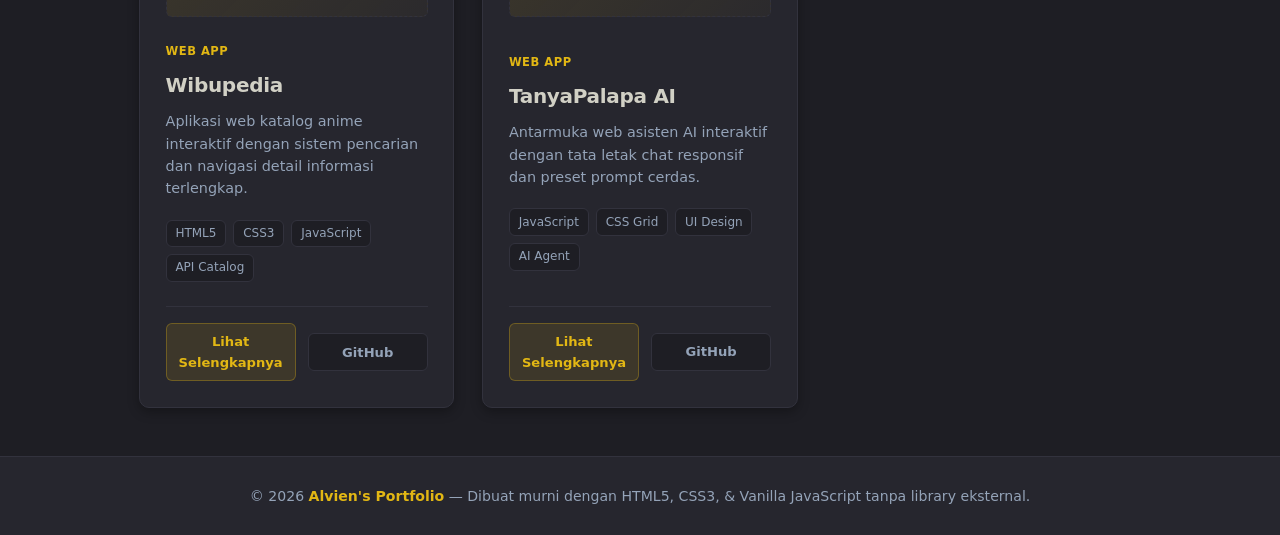
==== commit 278f8017: "test" ====
--- a/index.html
+++ b/index.html
@@ -84,13 +84,12 @@
                             <span class="code-card-title">developer.js</span>
                         </div>
                         <pre class="code-card-body"><code><span class="code-keyword">const</span> <span class="code-variable">developer</span> = {
-                            <span class="code-property">nama</span>: <span class="code-string">'Alviensyah Mohammad'</span>,
-                            <span class="code-property">peran</span>: <span class="code-string">'Frontend Enthusiast'</span>,
-                            <span class="code-property">stack</span>: [<span class="code-string">'HTML5'</span>, <span class="code-string">'CSS3'</span>, <span class="code-string">'JS ES6'</span>],
-                            <span class="code-property">fokus</span>: <span class="code-string">'Clean Code & UX'</span>,
-                            <span class="code-property">status</span>: <span class="code-string">'Ready to Code 🚀'</span>
-                            };</code>
-                        </pre>
+        <span class="code-property">nama</span>: <span class="code-string">'Alviensyah Mohammad'</span>,
+        <span class="code-property">peran</span>: <span class="code-string">'Frontend Enthusiast'</span>,
+        <span class="code-property">stack</span>: [<span class="code-string">'HTML5'</span>, <span class="code-string">'CSS3'</span>, <span class="code-string">'JS ES6'</span>],
+        <span class="code-property">fokus</span>: <span class="code-string">'Clean Code & UX'</span>,
+        <span class="code-property">status</span>: <span class="code-string">'Ready to Code 🚀'</span>
+};</code></pre>
                     </div>
                 </div>
             </div>
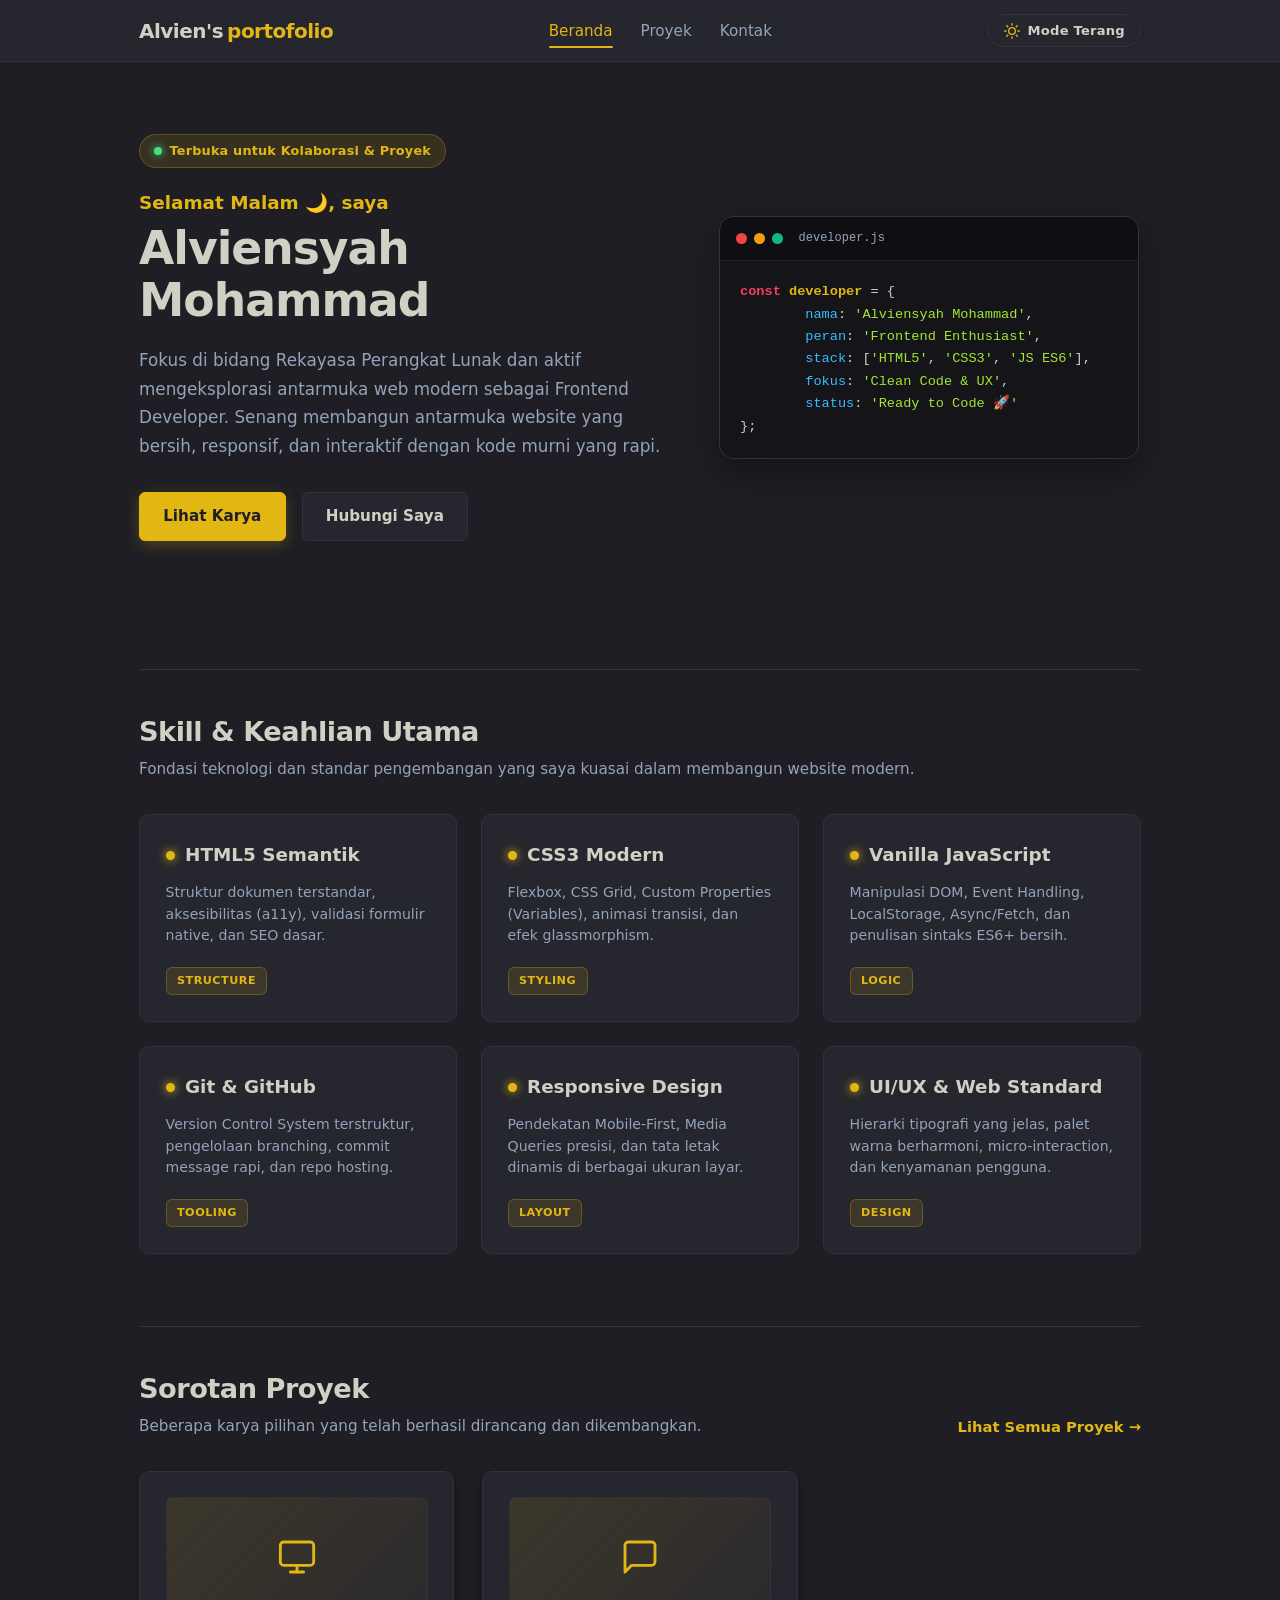
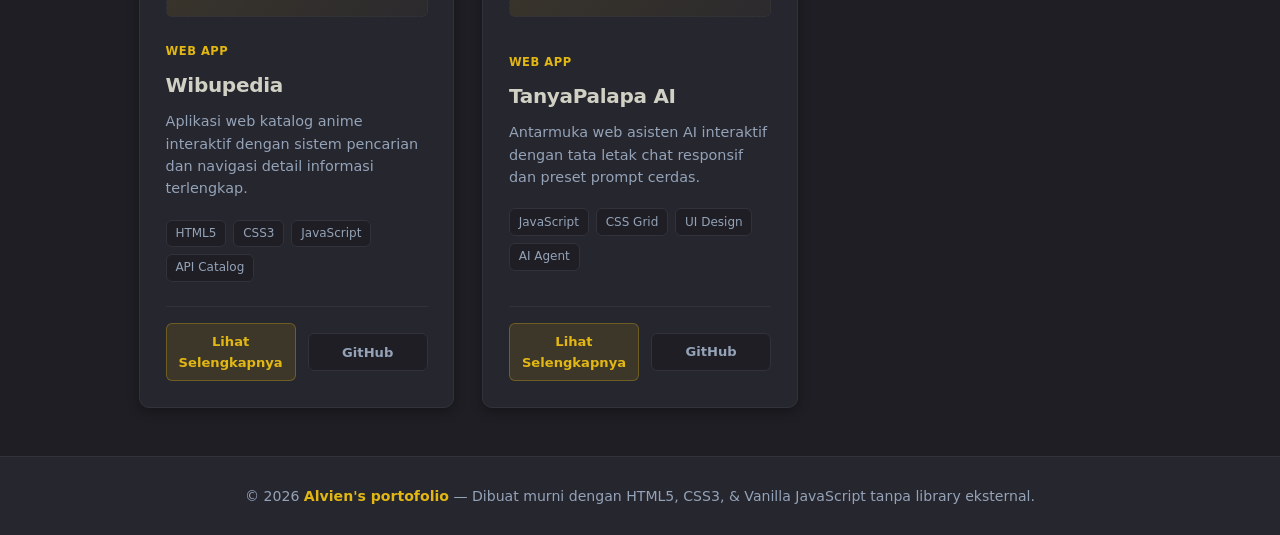
==== commit bac02ed0: "Update title and description to lowercase 'portofolio'" ====
--- a/index.html
+++ b/index.html
@@ -3,8 +3,8 @@
 <head>
     <meta charset="UTF-8">
     <meta name="viewport" content="width=device-width, initial-scale=1.0">
-    <meta name="description" content="Portfolio Pribadi Alviensyah Mohammad - Siswa Rekayasa Perangkat Lunak & Frontend Developer. Dibuat murni dengan HTML, CSS, dan JavaScript.">
-    <title>Alvien's Portfolio | Beranda</title>
+    <meta name="description" content="portofolio Pribadi Alviensyah Mohammad - Siswa Rekayasa Perangkat Lunak & Frontend Developer. Dibuat murni dengan HTML, CSS, dan JavaScript.">
+    <title>Alvien's portofolio | Beranda</title>
     <link rel="icon" href="data:image/svg+xml,<svg xmlns='http://www.w3.org/2000/svg' viewBox='0 0 100 100'><circle cx='50' cy='50' r='50' fill='%23e2b714'/><text y='.72em' x='50%' text-anchor='middle' font-size='56' font-family='system-ui,sans-serif' font-weight='bold' fill='%231e1e24'>A</text></svg>">
     <link rel="stylesheet" href="./css/style.css">
 </head>
@@ -12,7 +12,7 @@
     <!-- Header & Navigasi -->
     <header>
         <nav class="navbar">
-            <a href="index.html" class="logo">Alvien's<span> Portfolio</span></a>
+            <a href="index.html" class="logo">Alvien's<span> portofolio</span></a>
             
             <ul class="nav-links" id="nav-links">
                 <li><a href="index.html" class="active">Beranda</a></li>
@@ -238,7 +238,7 @@
 
     <!-- Footer -->
     <footer>
-        <p>&copy; 2026 <strong>Alvien's Portfolio</strong> &mdash; Dibuat murni dengan HTML5, CSS3, &amp; Vanilla JavaScript tanpa library eksternal.</p>
+        <p>&copy; 2026 <strong>Alvien's portofolio</strong> &mdash; Dibuat murni dengan HTML5, CSS3, &amp; Vanilla JavaScript tanpa library eksternal.</p>
     </footer>
 
     <!-- Script Utama -->
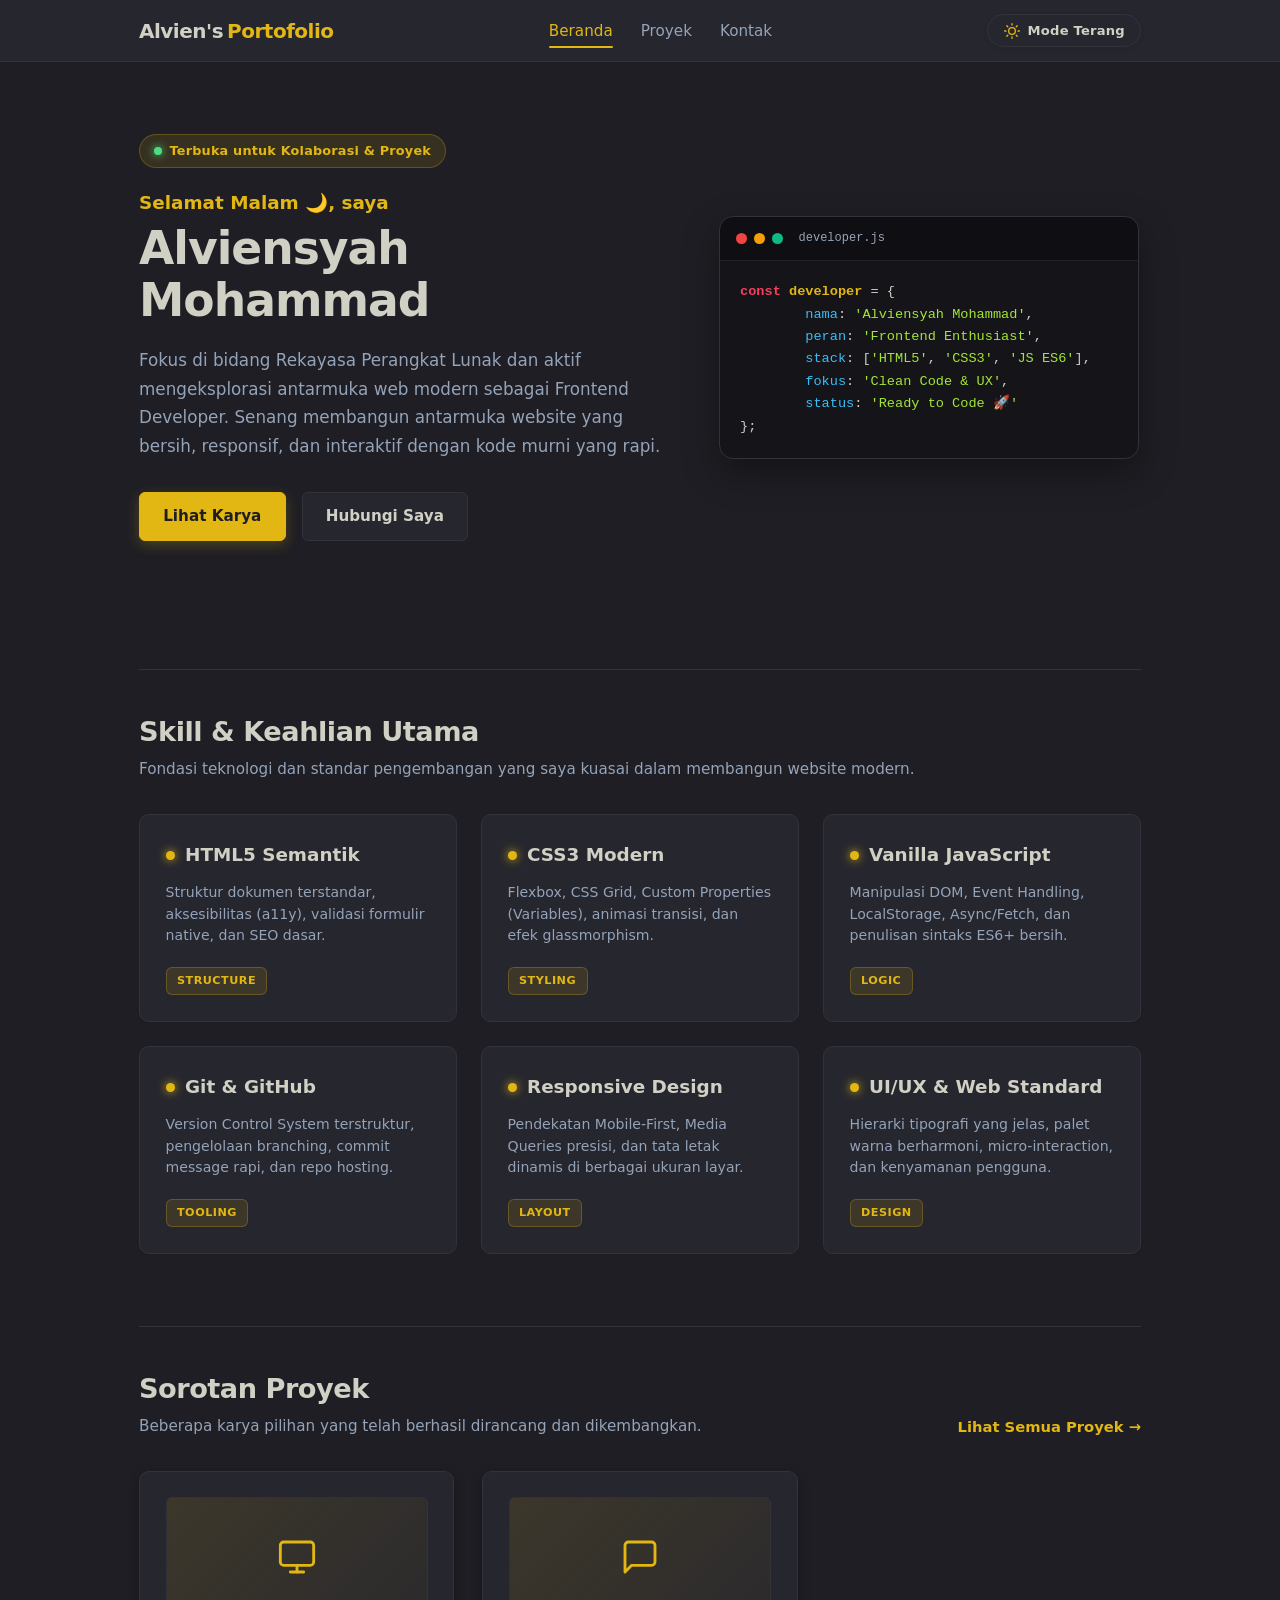
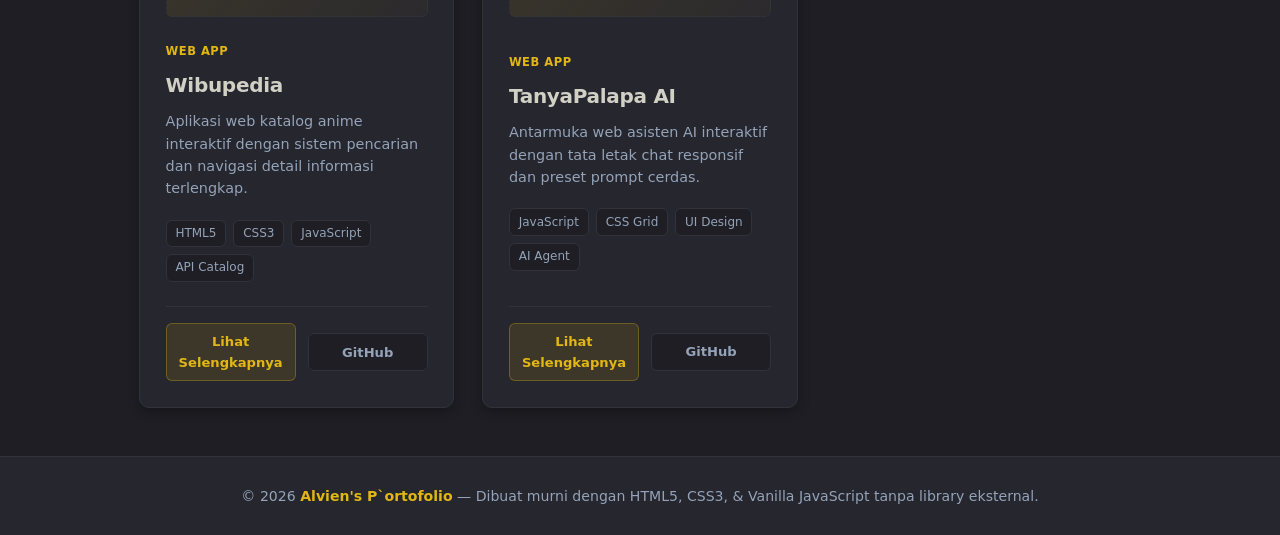
==== commit dfa76bad: "Correct capitalization in portfolio title and footer" ====
--- a/index.html
+++ b/index.html
@@ -4,7 +4,7 @@
     <meta charset="UTF-8">
     <meta name="viewport" content="width=device-width, initial-scale=1.0">
     <meta name="description" content="portofolio Pribadi Alviensyah Mohammad - Siswa Rekayasa Perangkat Lunak & Frontend Developer. Dibuat murni dengan HTML, CSS, dan JavaScript.">
-    <title>Alvien's portofolio | Beranda</title>
+    <title>Alvien's Portofolio | Beranda</title>
     <link rel="icon" href="data:image/svg+xml,<svg xmlns='http://www.w3.org/2000/svg' viewBox='0 0 100 100'><circle cx='50' cy='50' r='50' fill='%23e2b714'/><text y='.72em' x='50%' text-anchor='middle' font-size='56' font-family='system-ui,sans-serif' font-weight='bold' fill='%231e1e24'>A</text></svg>">
     <link rel="stylesheet" href="./css/style.css">
 </head>
@@ -12,7 +12,7 @@
     <!-- Header & Navigasi -->
     <header>
         <nav class="navbar">
-            <a href="index.html" class="logo">Alvien's<span> portofolio</span></a>
+            <a href="index.html" class="logo">Alvien's<span> Portofolio</span></a>
             
             <ul class="nav-links" id="nav-links">
                 <li><a href="index.html" class="active">Beranda</a></li>
@@ -238,7 +238,7 @@
 
     <!-- Footer -->
     <footer>
-        <p>&copy; 2026 <strong>Alvien's portofolio</strong> &mdash; Dibuat murni dengan HTML5, CSS3, &amp; Vanilla JavaScript tanpa library eksternal.</p>
+        <p>&copy; 2026 <strong>Alvien's P`ortofolio</strong> &mdash; Dibuat murni dengan HTML5, CSS3, &amp; Vanilla JavaScript tanpa library eksternal.</p>
     </footer>
 
     <!-- Script Utama -->
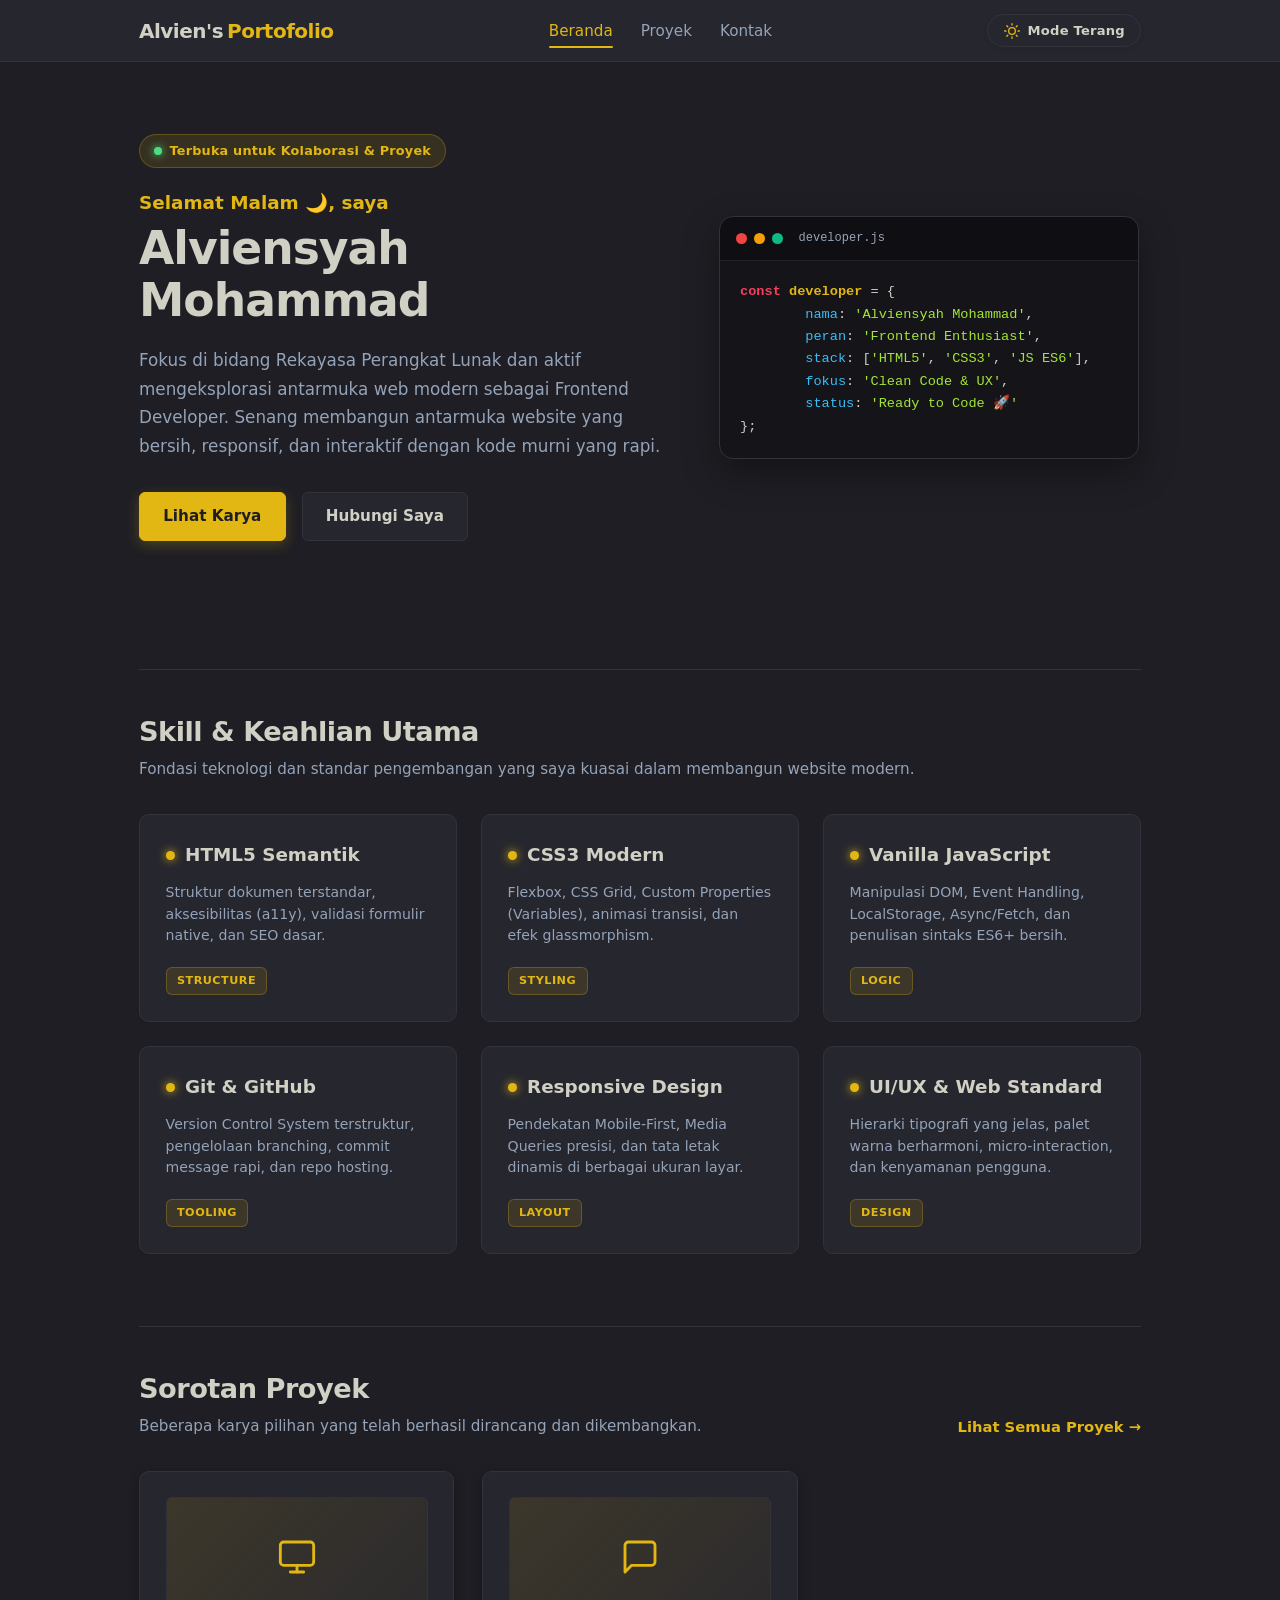
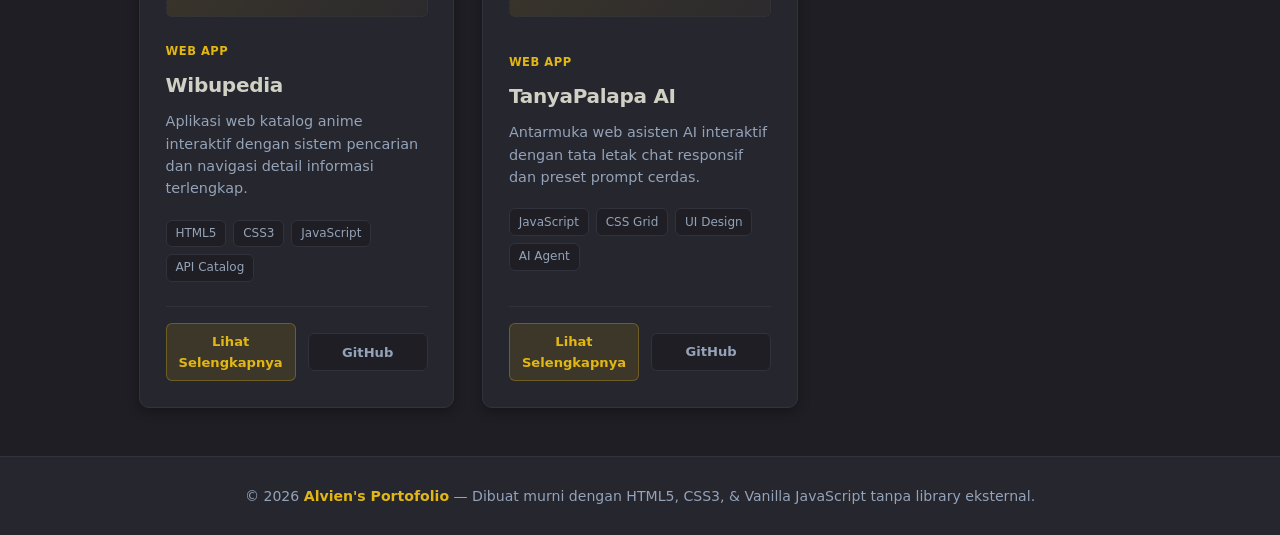
==== commit d4918ec8: "fixes typo" ====
--- a/index.html
+++ b/index.html
@@ -3,7 +3,7 @@
 <head>
     <meta charset="UTF-8">
     <meta name="viewport" content="width=device-width, initial-scale=1.0">
-    <meta name="description" content="portofolio Pribadi Alviensyah Mohammad - Siswa Rekayasa Perangkat Lunak & Frontend Developer. Dibuat murni dengan HTML, CSS, dan JavaScript.">
+    <meta name="description" content="Portfolio Pribadi Alviensyah Mohammad - Siswa Rekayasa Perangkat Lunak & Frontend Developer. Dibuat murni dengan HTML, CSS, dan JavaScript.">
     <title>Alvien's Portofolio | Beranda</title>
     <link rel="icon" href="data:image/svg+xml,<svg xmlns='http://www.w3.org/2000/svg' viewBox='0 0 100 100'><circle cx='50' cy='50' r='50' fill='%23e2b714'/><text y='.72em' x='50%' text-anchor='middle' font-size='56' font-family='system-ui,sans-serif' font-weight='bold' fill='%231e1e24'>A</text></svg>">
     <link rel="stylesheet" href="./css/style.css">
@@ -238,7 +238,7 @@
 
     <!-- Footer -->
     <footer>
-        <p>&copy; 2026 <strong>Alvien's P`ortofolio</strong> &mdash; Dibuat murni dengan HTML5, CSS3, &amp; Vanilla JavaScript tanpa library eksternal.</p>
+        <p>&copy; 2026 <strong>Alvien's Portofolio</strong> &mdash; Dibuat murni dengan HTML5, CSS3, &amp; Vanilla JavaScript tanpa library eksternal.</p>
     </footer>
 
     <!-- Script Utama -->
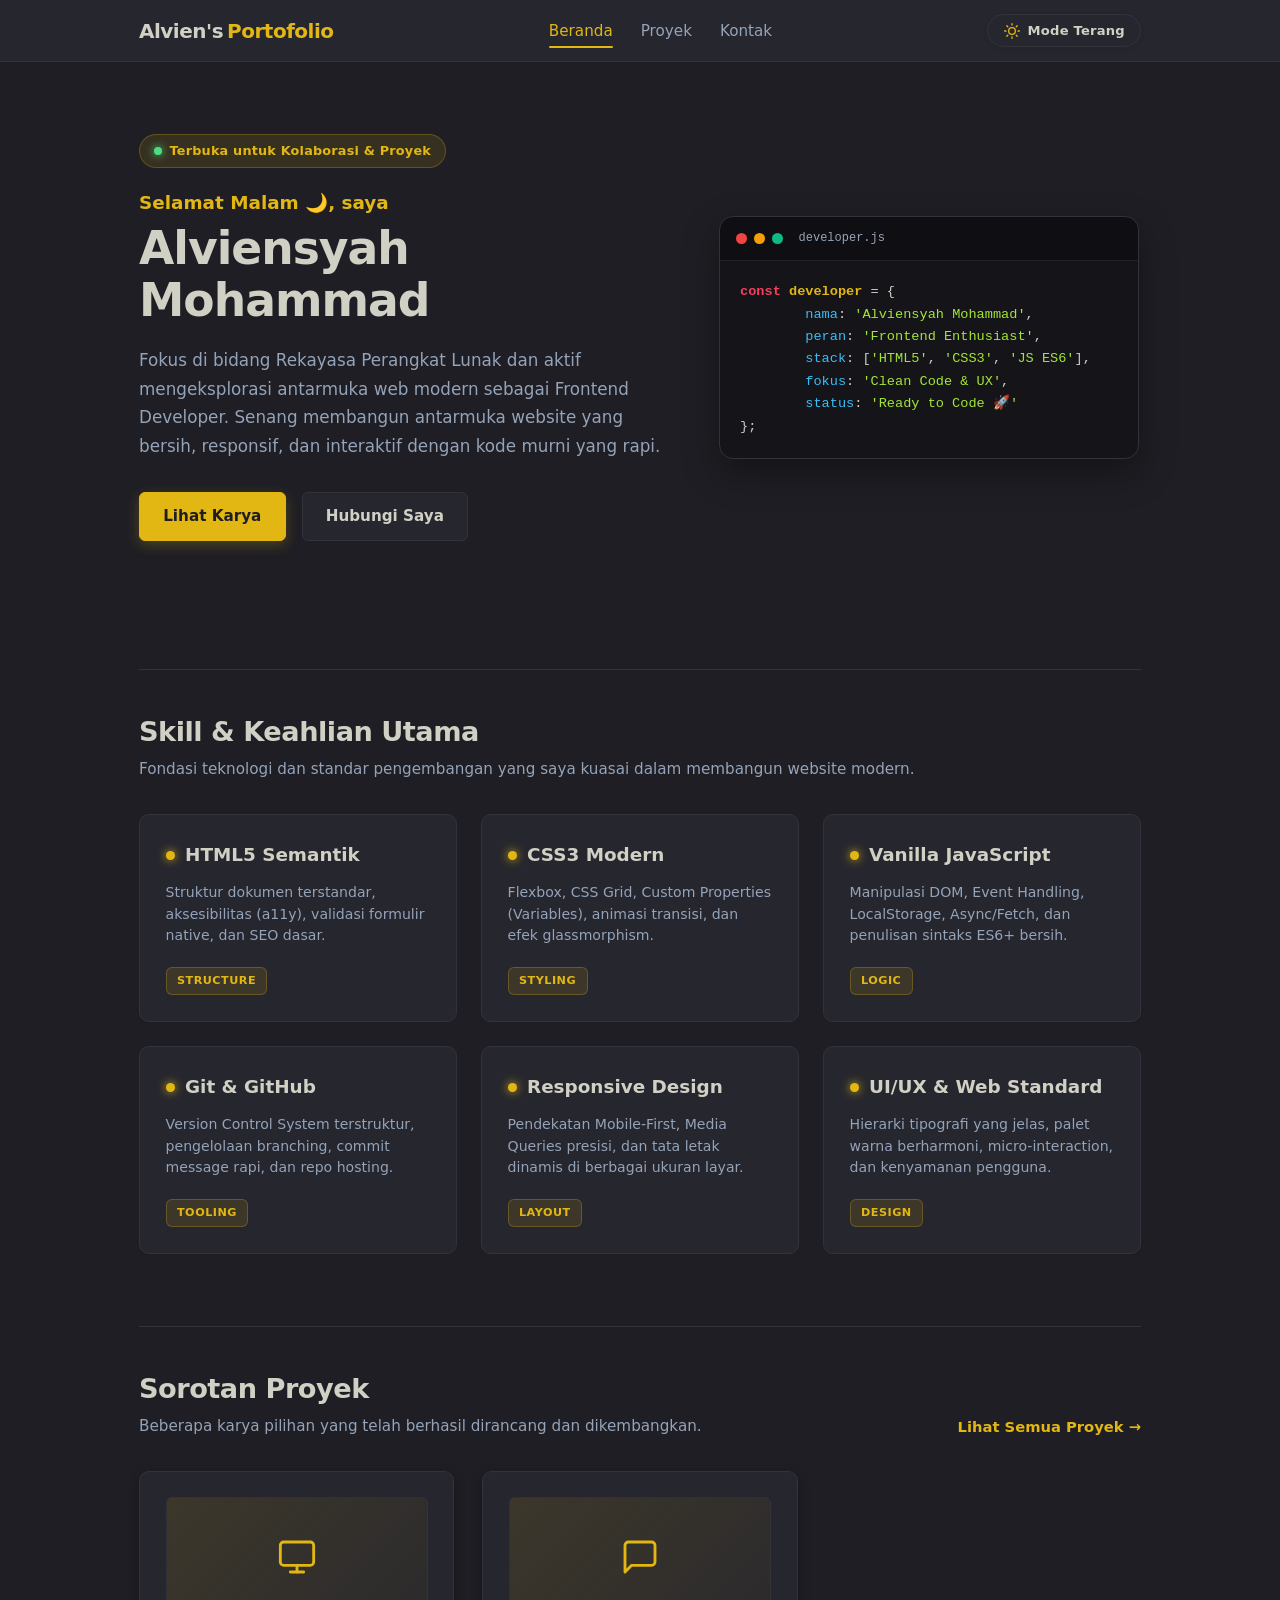
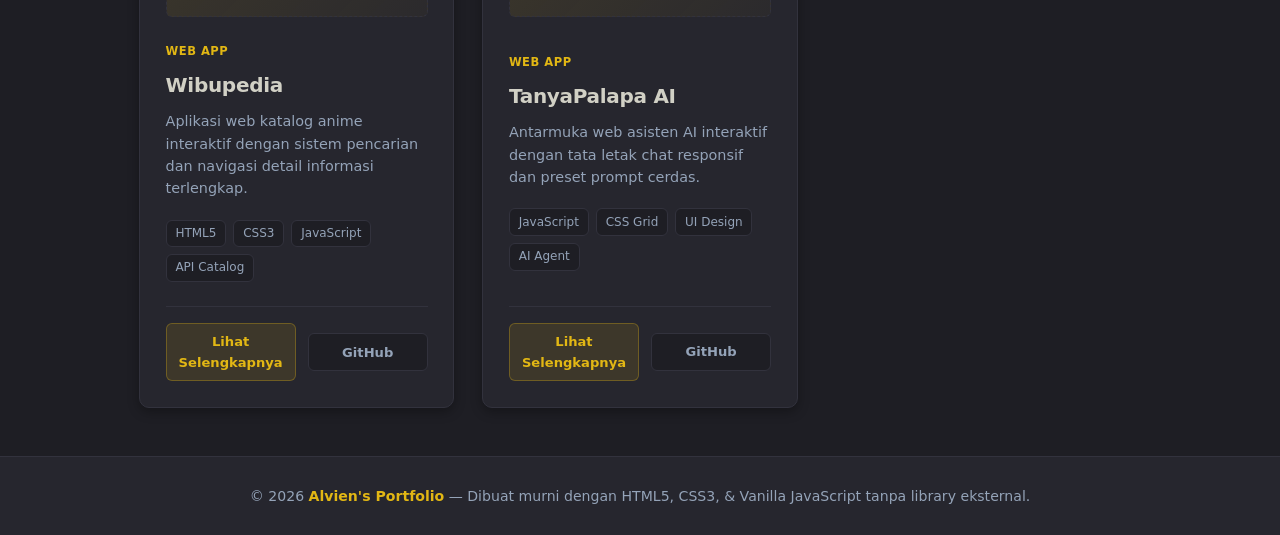
==== commit f1227515: "Merge branch 'main' of https://github.com/Haku47/my-portfolio" ====
--- a/index.html
+++ b/index.html
@@ -4,7 +4,7 @@
     <meta charset="UTF-8">
     <meta name="viewport" content="width=device-width, initial-scale=1.0">
     <meta name="description" content="Portfolio Pribadi Alviensyah Mohammad - Siswa Rekayasa Perangkat Lunak & Frontend Developer. Dibuat murni dengan HTML, CSS, dan JavaScript.">
-    <title>Alvien's Portofolio | Beranda</title>
+    <title>Alvien's Portfolio | Beranda</title>
     <link rel="icon" href="data:image/svg+xml,<svg xmlns='http://www.w3.org/2000/svg' viewBox='0 0 100 100'><circle cx='50' cy='50' r='50' fill='%23e2b714'/><text y='.72em' x='50%' text-anchor='middle' font-size='56' font-family='system-ui,sans-serif' font-weight='bold' fill='%231e1e24'>A</text></svg>">
     <link rel="stylesheet" href="./css/style.css">
 </head>
@@ -238,7 +238,7 @@
 
     <!-- Footer -->
     <footer>
-        <p>&copy; 2026 <strong>Alvien's Portofolio</strong> &mdash; Dibuat murni dengan HTML5, CSS3, &amp; Vanilla JavaScript tanpa library eksternal.</p>
+        <p>&copy; 2026 <strong>Alvien's Portfolio</strong> &mdash; Dibuat murni dengan HTML5, CSS3, &amp; Vanilla JavaScript tanpa library eksternal.</p>
     </footer>
 
     <!-- Script Utama -->
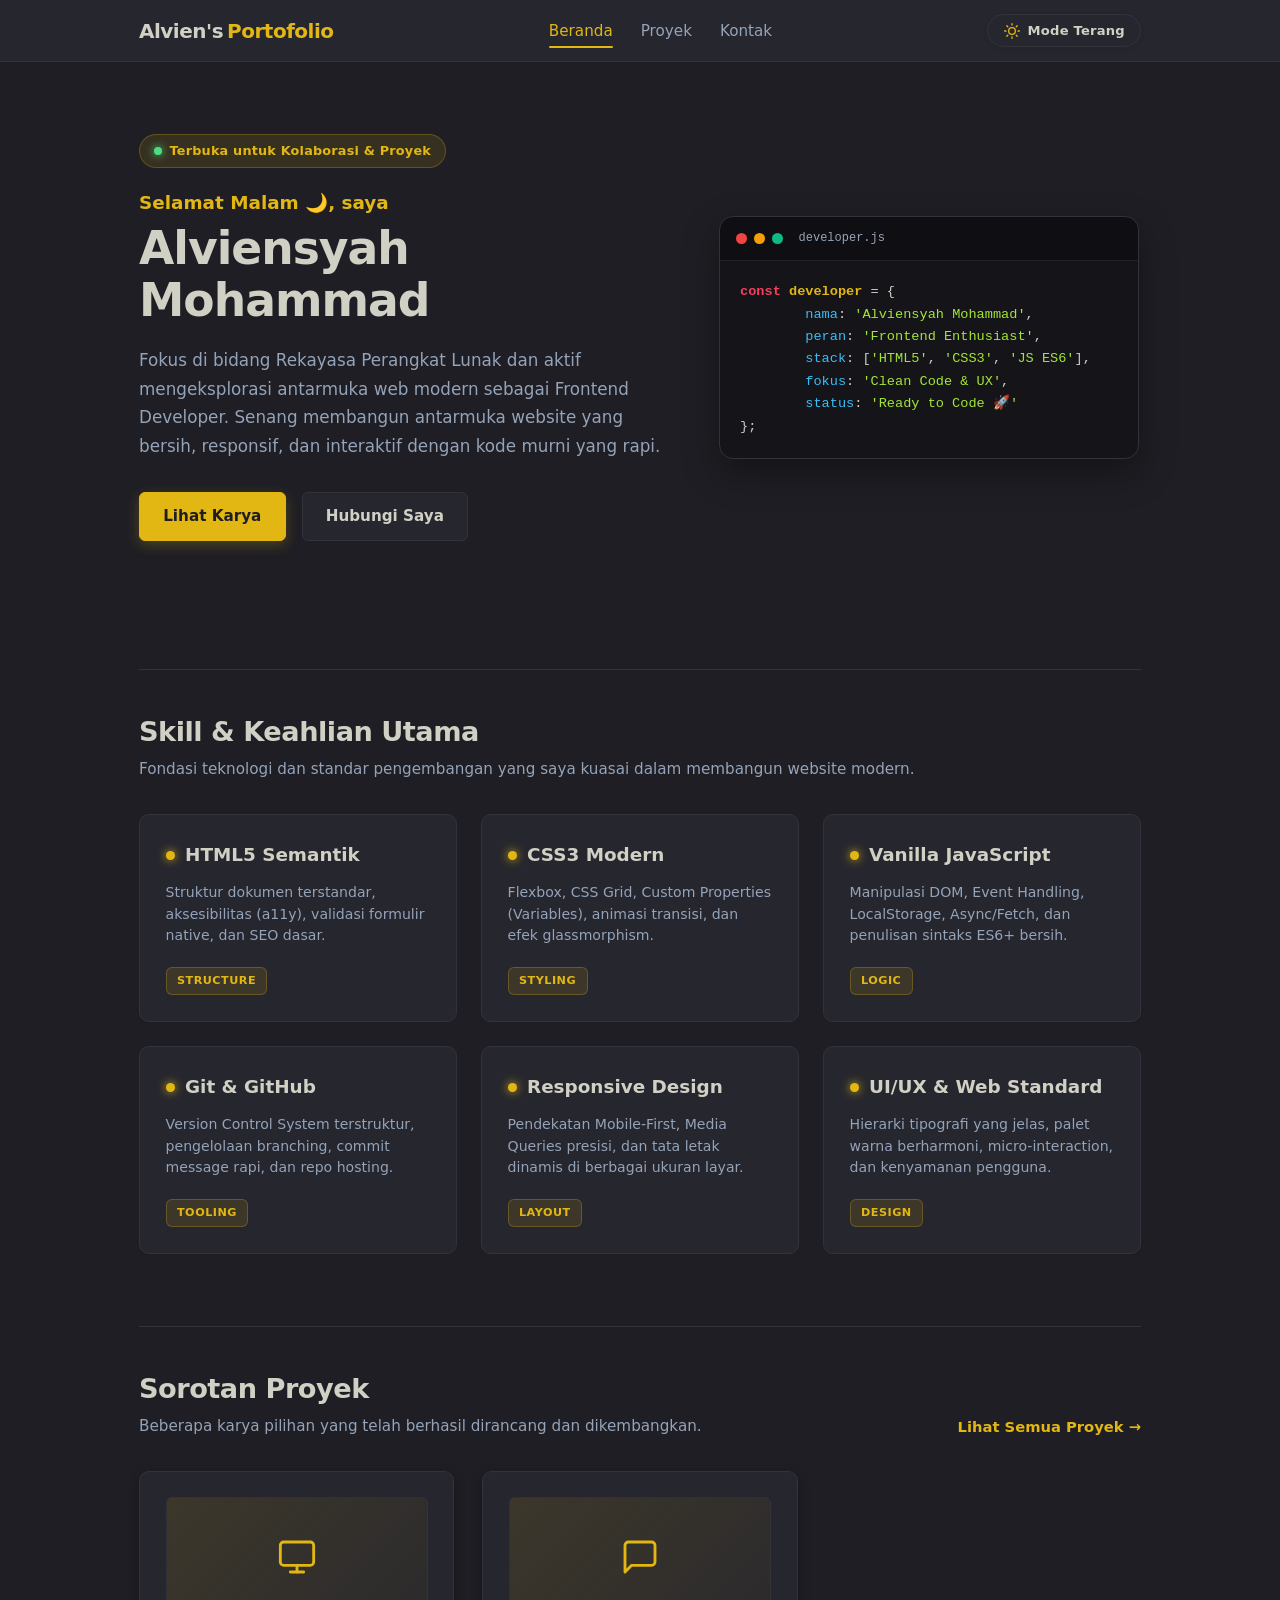
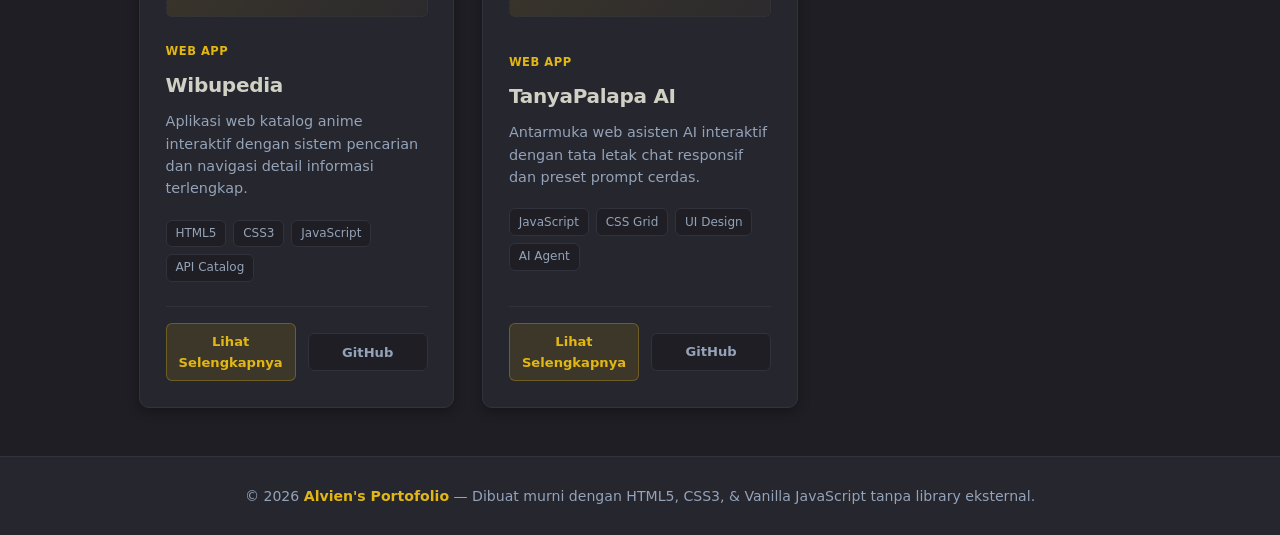
==== commit cb88573c: "fixes typo" ====
--- a/index.html
+++ b/index.html
@@ -3,8 +3,8 @@
 <head>
     <meta charset="UTF-8">
     <meta name="viewport" content="width=device-width, initial-scale=1.0">
-    <meta name="description" content="Portfolio Pribadi Alviensyah Mohammad - Siswa Rekayasa Perangkat Lunak & Frontend Developer. Dibuat murni dengan HTML, CSS, dan JavaScript.">
-    <title>Alvien's Portfolio | Beranda</title>
+    <meta name="description" content="Portofolio Pribadi Alviensyah Mohammad - Siswa Rekayasa Perangkat Lunak & Frontend Developer. Dibuat murni dengan HTML, CSS, dan JavaScript.">
+    <title>Alvien's Portofolio | Beranda</title>
     <link rel="icon" href="data:image/svg+xml,<svg xmlns='http://www.w3.org/2000/svg' viewBox='0 0 100 100'><circle cx='50' cy='50' r='50' fill='%23e2b714'/><text y='.72em' x='50%' text-anchor='middle' font-size='56' font-family='system-ui,sans-serif' font-weight='bold' fill='%231e1e24'>A</text></svg>">
     <link rel="stylesheet" href="./css/style.css">
 </head>
@@ -238,7 +238,7 @@
 
     <!-- Footer -->
     <footer>
-        <p>&copy; 2026 <strong>Alvien's Portfolio</strong> &mdash; Dibuat murni dengan HTML5, CSS3, &amp; Vanilla JavaScript tanpa library eksternal.</p>
+        <p>&copy; 2026 <strong>Alvien's Portofolio</strong> &mdash; Dibuat murni dengan HTML5, CSS3, &amp; Vanilla JavaScript tanpa library eksternal.</p>
     </footer>
 
     <!-- Script Utama -->
